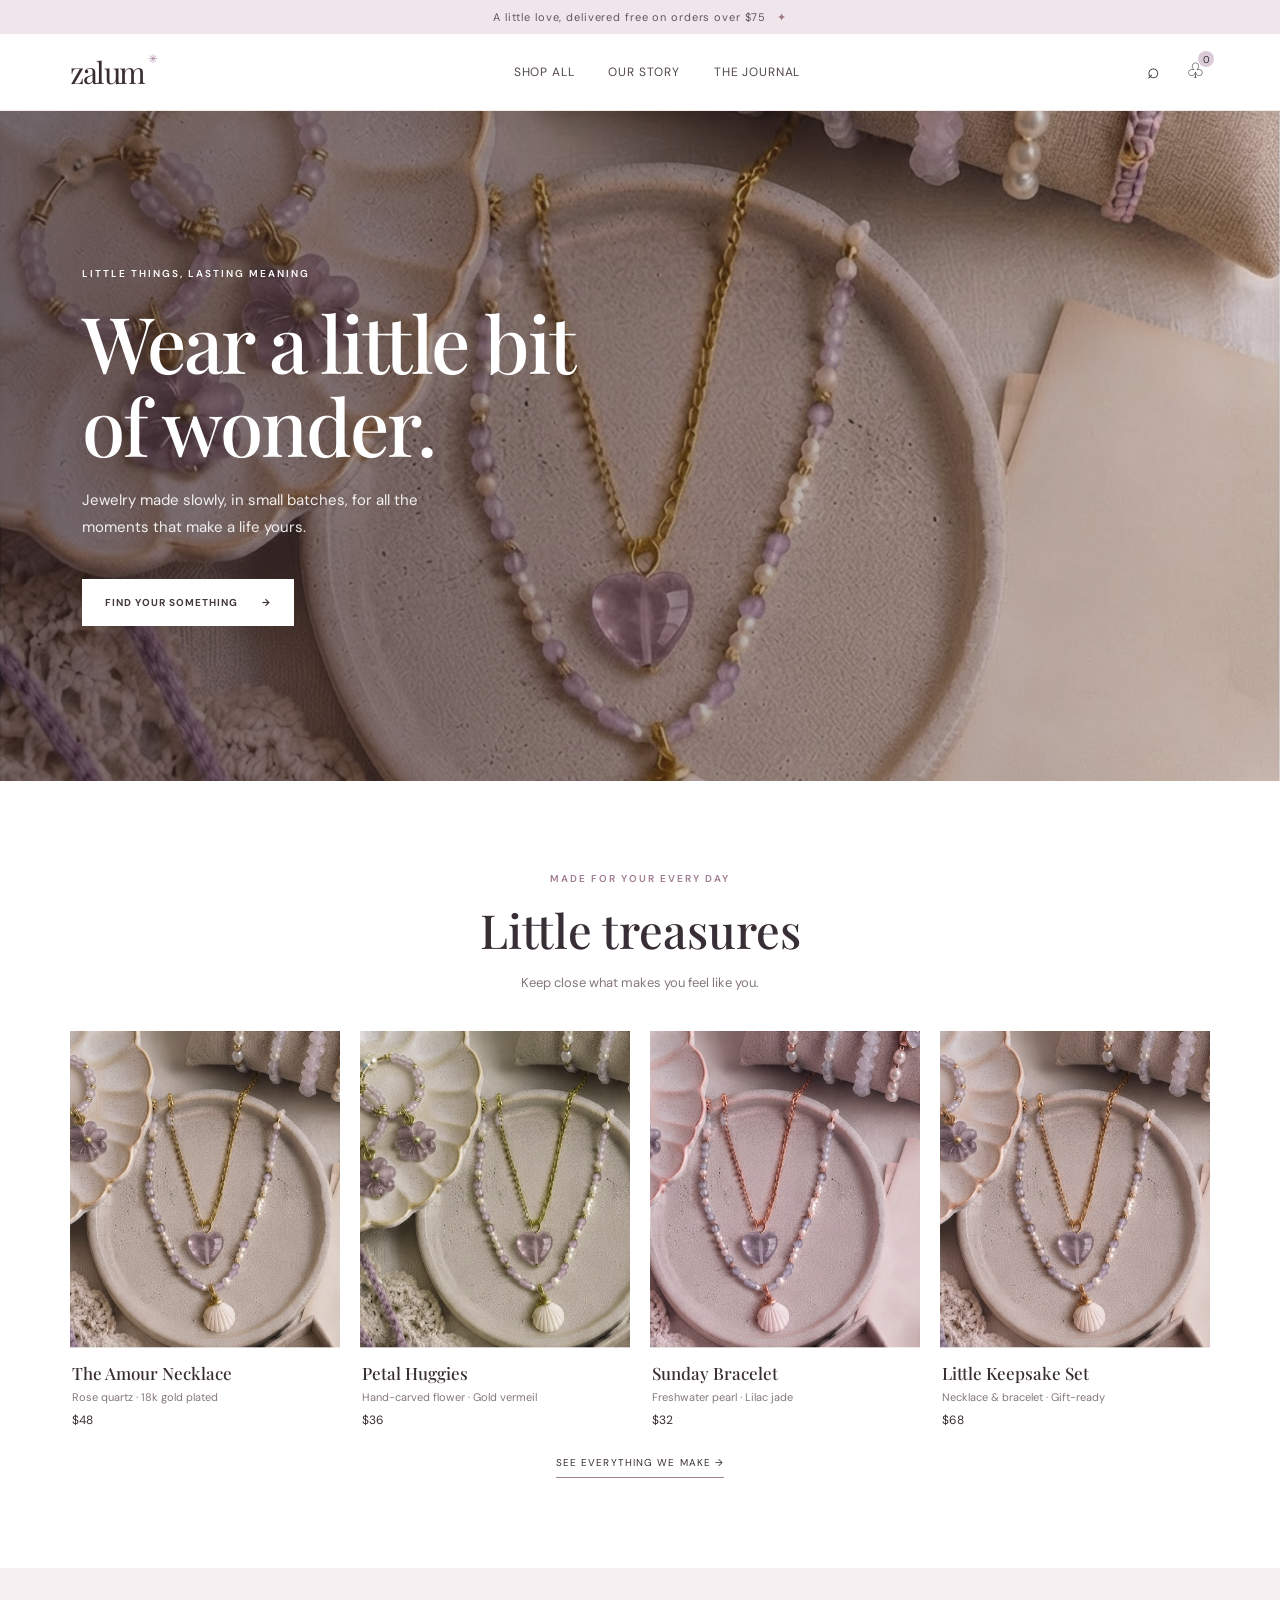
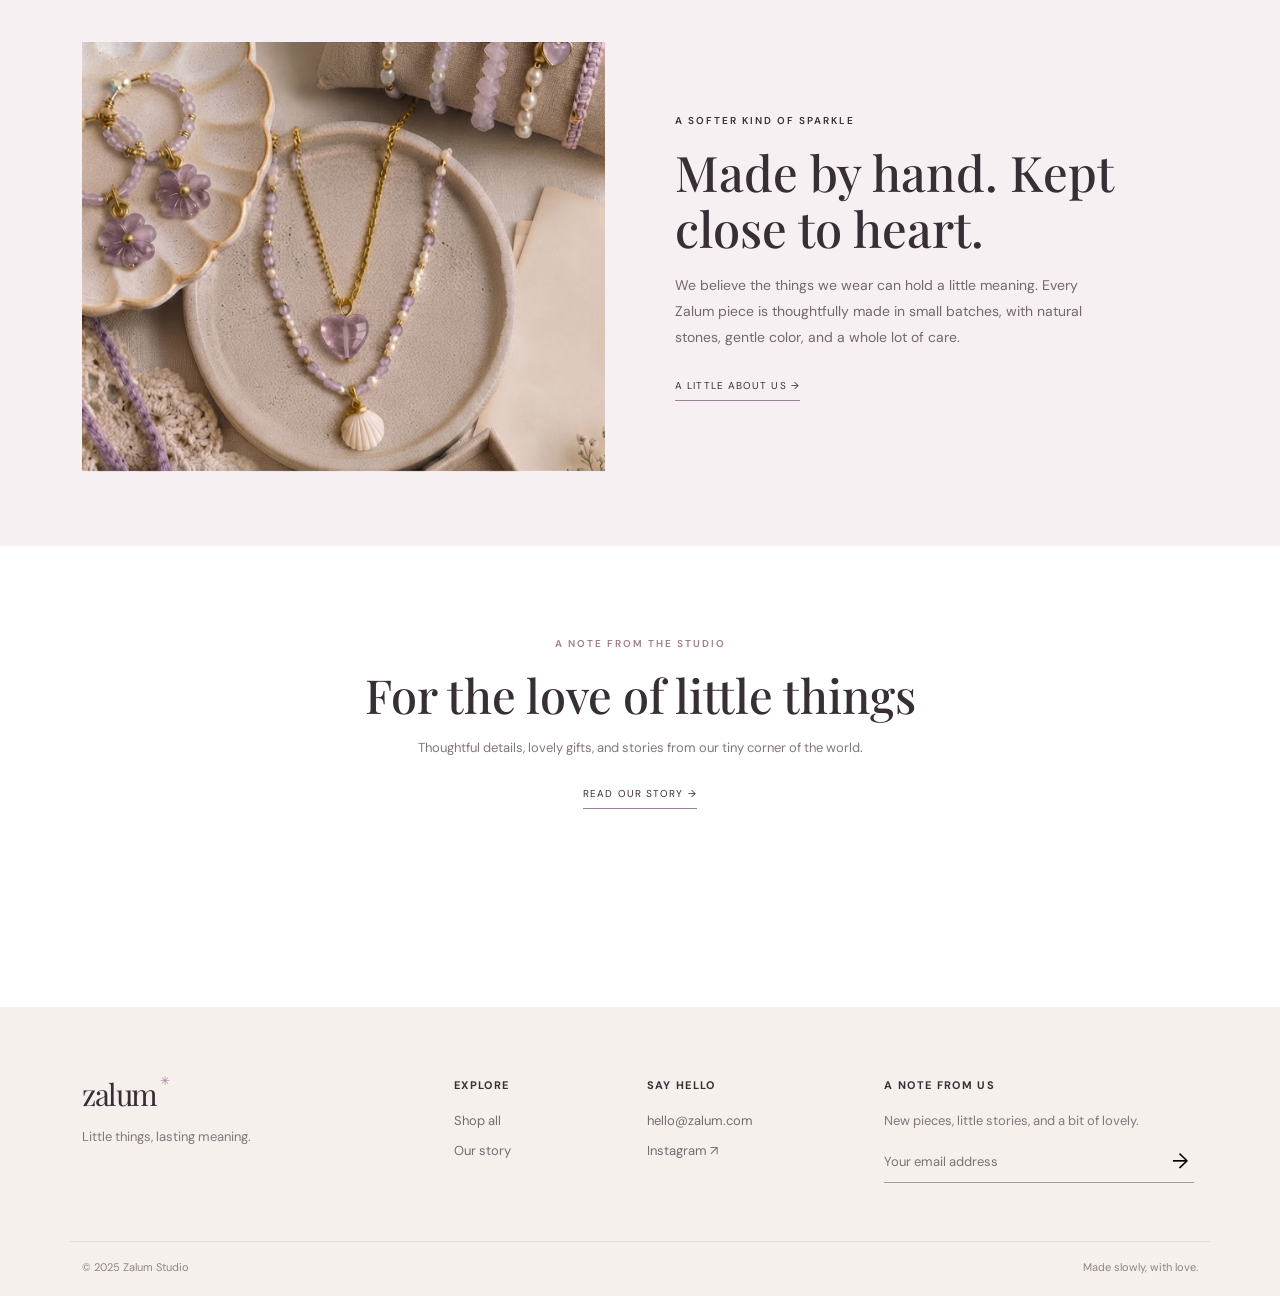
==== index.html @ 029f739a "first commit" ====
<!doctype html>
<html lang="en">
<head>
  <meta charset="utf-8"><meta name="viewport" content="width=device-width, initial-scale=1">
  <meta name="description" content="Zalum — handcrafted keepsakes, made to be worn every day.">
  <title>Zalum — Little things, lasting meaning</title>
  <link rel="preconnect" href="https://fonts.googleapis.com"><link rel="preconnect" href="https://fonts.gstatic.com" crossorigin>
  <link href="https://fonts.googleapis.com/css2?family=DM+Sans:wght@400;500;600;700&family=Playfair+Display:wght@400;500;600&display=swap" rel="stylesheet">
  <link href="https://cdn.jsdelivr.net/npm/bootstrap@5.3.3/dist/css/bootstrap.min.css" rel="stylesheet">
  <link href="public/assets/global.css" rel="stylesheet"><link href="public/assets/main.css" rel="stylesheet">
</head>
<body>
  <div class="announcement">A little love, delivered free on orders over $75 <span aria-hidden="true">✦</span></div>
  <header class="site-header">
    <nav class="navbar navbar-expand-lg container" aria-label="Main navigation">
      <button class="navbar-toggler order-2" type="button" data-bs-toggle="collapse" data-bs-target="#navMenu" aria-controls="navMenu" aria-expanded="false" aria-label="Toggle navigation"><span class="navbar-toggler-icon"></span></button>
      <a class="navbar-brand" href="#home" data-page="home" aria-label="Zalum home">zalum<span>✳</span></a>
      <div class="collapse navbar-collapse order-3 order-lg-1" id="navMenu"><ul class="navbar-nav mx-auto">
        <li class="nav-item"><a class="nav-link" href="#shop" data-page="shop">Shop all</a></li><li class="nav-item"><a class="nav-link" href="#story" data-page="story">Our story</a></li><li class="nav-item"><a class="nav-link" href="#journal" data-page="journal">The journal</a></li>
      </ul></div>
      <div class="nav-actions order-1 order-lg-3"><button class="icon-button search-toggle" aria-label="Search">⌕</button><button class="icon-button bag-toggle" aria-label="Shopping bag">♧ <span class="bag-count">0</span></button></div>
    </nav>
  </header>
  <main id="app"></main>
  <footer class="site-footer"><div class="container footer-grid"><div><a class="navbar-brand" href="#home" data-page="home">zalum<span>✳</span></a><p>Little things, lasting meaning.</p></div><div><strong>Explore</strong><a href="#shop" data-page="shop">Shop all</a><a href="#story" data-page="story">Our story</a></div><div><strong>Say hello</strong><a href="mailto:hello@zalum.com">hello@zalum.com</a><a href="#journal" data-page="journal">Instagram ↗</a></div><div class="newsletter"><strong>A note from us</strong><p>New pieces, little stories, and a bit of lovely.</p><form class="subscribe-form"><label class="visually-hidden" for="email">Email address</label><input id="email" type="email" placeholder="Your email address" required><button aria-label="Subscribe">→</button></form><small class="subscribe-message" aria-live="polite"></small></div></div><div class="container footer-bottom"><span>© 2025 Zalum Studio</span><span>Made slowly, with love.</span></div></footer>
  <div class="toast-container position-fixed bottom-0 end-0 p-3"><div id="siteToast" class="toast" role="status"><div class="toast-body">Added to your bag <button type="button" class="btn-close float-end" data-bs-dismiss="toast" aria-label="Close"></button></div></div></div>
  <script src="https://cdn.jsdelivr.net/npm/bootstrap@5.3.3/dist/js/bootstrap.bundle.min.js"></script><script src="public/assets/main.js"></script>
</body></html>
---- public/assets/global.css ----
:root{--ink:#382e35;--muted:#83777d;--cream:#f8f4ef;--pink:#e9dce5;--lilac:#b69bb3;--gold:#a77939;--serif:'Playfair Display',Georgia,serif;--sans:'DM Sans',Arial,sans-serif}*{box-sizing:border-box}body{margin:0;color:var(--ink);background:#fff;font-family:var(--sans);font-size:15px}a{color:inherit;text-decoration:none}button,input{font:inherit}img{max-width:100%;display:block}.announcement{height:34px;background:#efe6eb;text-align:center;font-size:11px;letter-spacing:.08em;padding:9px 12px;color:#64545f}.announcement span{color:#a07782;margin-left:7px}.site-header{background:#fff;position:sticky;top:0;z-index:20;border-bottom:1px solid #f0ece9}.site-header .navbar{min-height:76px}.navbar-brand{font-family:var(--serif);font-size:30px;letter-spacing:-1.5px;color:#392d35!important}.navbar-brand span{font-family:var(--sans);font-size:12px;color:#ad86a5;vertical-align:top;margin-left:3px}.nav-link{font-size:12px;letter-spacing:.07em;text-transform:uppercase;color:#51464c!important;padding:12px 17px!important}.nav-link:hover{color:#a47b99!important}.nav-actions{display:flex;align-items:center;gap:16px}.icon-button{border:0;background:none;color:var(--ink);font-size:21px;position:relative;padding:5px}.bag-count{font-size:10px;position:absolute;top:0;right:-4px;background:#dbcbd8;width:16px;height:16px;border-radius:50%;display:grid;place-items:center}.site-footer{background:#f5f0ec;padding:65px 0 20px;margin-top:70px}.footer-grid{display:grid;grid-template-columns:1.5fr .7fr .9fr 1.4fr;gap:36px}.footer-grid>div{display:flex;flex-direction:column;align-items:flex-start;gap:10px}.footer-grid strong{font-size:11px;letter-spacing:.12em;text-transform:uppercase;margin:5px 0 8px}.footer-grid a:not(.navbar-brand){color:#766b70;font-size:13px}.footer-grid p{color:#83777d;font-size:13px;margin:0}.footer-grid .navbar-brand{margin-bottom:0}.newsletter form{display:flex;border-bottom:1px solid #a69a9e;width:100%;max-width:310px}.newsletter input{background:none;border:0;padding:11px 0;outline:0;min-width:0;flex:1;font-size:13px}.newsletter form button{border:0;background:none;font-size:21px}.subscribe-message{color:#687c67}.footer-bottom{border-top:1px solid #e5ddda;margin-top:48px;padding-top:17px;display:flex;justify-content:space-between;color:#8e8387;font-size:11px}.toast{background:#493a45;color:#fff;border:0}.btn-close{filter:invert(1)}
---- public/assets/main.css ----
.hero{min-height:670px;background:linear-gradient(90deg,rgba(42,29,36,.64),rgba(42,29,36,.12)),url('../images/Pasted image.png') center 48%/cover;display:flex;align-items:center;color:#fff}.hero-copy{max-width:530px;padding:92px 0}.eyebrow{font-size:10px;letter-spacing:.2em;text-transform:uppercase;font-weight:600}.hero h1,.page-intro h1{font:500 clamp(48px,6.1vw,82px)/1.06 var(--serif);letter-spacing:-2px;margin:20px 0}.hero p{max-width:390px;line-height:1.8;color:rgba(255,255,255,.9);font-size:15px}.button-primary,.button-light{display:inline-flex;align-items:center;gap:24px;padding:15px 22px;background:#fff;color:#453740;text-transform:uppercase;letter-spacing:.1em;font-size:10px;font-weight:700;margin-top:22px;border:1px solid #fff;transition:.2s}.button-primary:hover{background:#eadde7;color:#3d3039;border-color:#eadde7}.section-wrap{padding:90px 0}.section-heading{text-align:center;margin-bottom:38px}.section-heading .eyebrow{color:#a17d91}.section-heading h2{font:500 clamp(32px,4vw,47px) var(--serif);margin:12px 0}.section-heading p{color:var(--muted);font-size:13px}.product-grid{display:grid;grid-template-columns:repeat(4,1fr);gap:20px}.product-card{position:relative}.product-image{aspect-ratio:4/4.7;background:var(--cream);overflow:hidden;position:relative}.product-image img{width:100%;height:100%;object-fit:cover;transition:transform .5s}.product-card:hover img{transform:scale(1.04)}.product-image .product-photo{filter:hue-rotate(var(--hue,0deg)) saturate(.72);object-position:var(--pos,center)}.product-tag{position:absolute;top:12px;left:12px;background:#fff;padding:7px 9px;font-size:9px;letter-spacing:.08em;text-transform:uppercase}.quick-add{position:absolute;bottom:10px;left:10px;right:10px;background:rgba(255,255,255,.95);border:0;padding:12px;text-transform:uppercase;letter-spacing:.09em;font-size:10px;opacity:0;transform:translateY(5px);transition:.2s}.product-card:hover .quick-add,.quick-add:focus{opacity:1;transform:none}.product-info{padding:14px 2px}.product-name{font:500 17px var(--serif);margin:0 0 5px}.product-note{font-size:11px;color:var(--muted)}.product-price{font-size:12px;margin-top:6px}.home-story{background:#f6f0f3;padding:74px 0}.story-row{display:grid;grid-template-columns:1fr 1fr;align-items:center;gap:70px}.story-image{height:430px;background:url('../images/Pasted image.png') center/cover}.story-copy{max-width:440px}.story-copy h2{font:500 clamp(34px,4vw,49px)/1.15 var(--serif);margin:16px 0}.story-copy p{color:#74676d;line-height:1.85;font-size:14px}.text-link{display:inline-block;border-bottom:1px solid #9d8295;padding:0 0 7px;margin-top:12px;text-transform:uppercase;letter-spacing:.11em;font-size:10px}.page-intro{text-align:center;background:#f5eff2;padding:78px 20px 70px}.page-intro h1{font-size:clamp(43px,6vw,70px);margin:12px 0}.page-intro p{max-width:540px;margin:0 auto;color:#786c72;line-height:1.8}.shop-tools{display:flex;justify-content:space-between;align-items:center;margin:0 0 24px;color:#81767b;font-size:12px}.shop-tools select{border:1px solid #e7dfdc;background:#fff;padding:10px 30px 10px 12px;color:#50434b}.story-page{padding:70px 0}.story-page .story-image{height:540px}.story-page h2,.journal-copy h2{font:500 39px/1.2 var(--serif);margin:14px 0}.journal-card{background:#f8f3ef}.journal-card img{height:320px;width:100%;object-fit:cover}.journal-card div{padding:24px}.journal-card h3{font:500 25px var(--serif);margin:10px 0}.journal-card p{color:var(--muted);font-size:13px;line-height:1.7}.search-panel{display:none;padding:15px 0;border-top:1px solid #f1ece9}.search-panel.open{display:block}.search-panel input{width:100%;border:0;padding:11px;outline:0}.empty-state{text-align:center;padding:60px 15px;color:var(--muted)}
@media(max-width:991.98px){.site-header .navbar{min-height:66px}.navbar-collapse{position:absolute;top:100%;left:0;right:0;background:#fff;padding:10px 20px 20px;border-bottom:1px solid #eee}.navbar-nav{align-items:flex-start}.nav-link{padding:12px 0!important}.hero{min-height:620px;background-position:58% center}.hero-copy{padding:75px 0}.product-grid{grid-template-columns:repeat(2,1fr);gap:14px}.quick-add{opacity:1;transform:none}.story-row{gap:35px}.footer-grid{grid-template-columns:1fr 1fr}.footer-grid>div:first-child{grid-column:1/-1}}
@media(max-width:575.98px){.announcement{font-size:9px}.navbar-brand{font-size:27px}.nav-actions{gap:8px}.hero{min-height:590px;background-position:58% center}.hero:before{content:'';position:absolute;inset:110px 0 auto;height:590px;background:linear-gradient(90deg,rgba(42,29,36,.18),transparent);pointer-events:none}.hero-copy{position:relative;padding:55px 8px}.hero h1{font-size:53px;max-width:360px}.hero p{font-size:14px;max-width:320px}.section-wrap{padding:64px 0}.product-grid{gap:10px}.product-name{font-size:15px}.product-image{aspect-ratio:1/1.25}.product-tag{top:8px;left:8px;font-size:8px}.quick-add{font-size:9px;padding:9px}.story-row{grid-template-columns:1fr;gap:30px}.story-image{height:300px;order:0}.story-copy{order:1}.home-story{padding:58px 0}.page-intro{padding:58px 16px}.shop-tools{font-size:10px}.shop-tools select{padding:8px}.story-page{padding:46px 0}.story-page .story-image{height:360px}.journal-card img{height:250px}.footer-grid{grid-template-columns:1fr 1fr;gap:28px 18px}.footer-grid>div:first-child{grid-column:1/-1}.footer-grid .newsletter{grid-column:1/-1}.site-footer{padding-top:50px}.footer-bottom{margin-top:35px;font-size:10px}.footer-bottom span:last-child{display:none}}
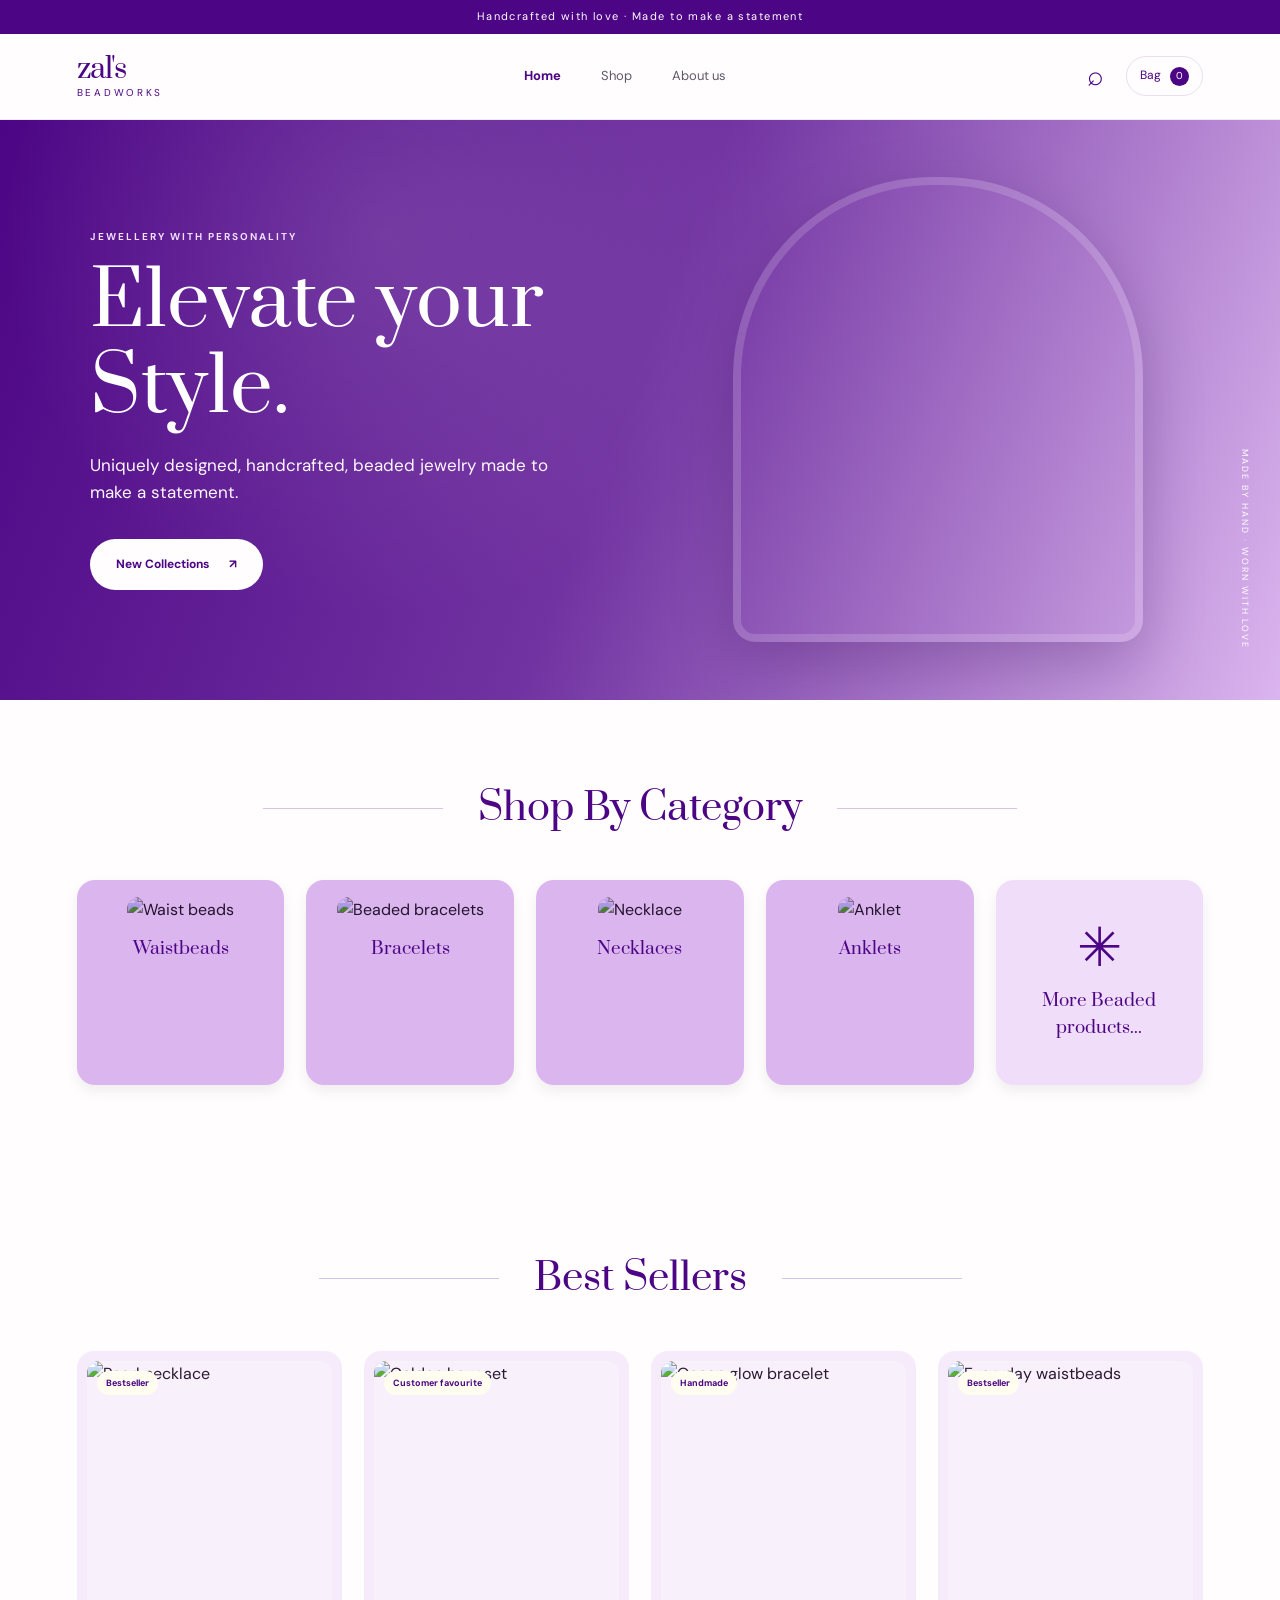
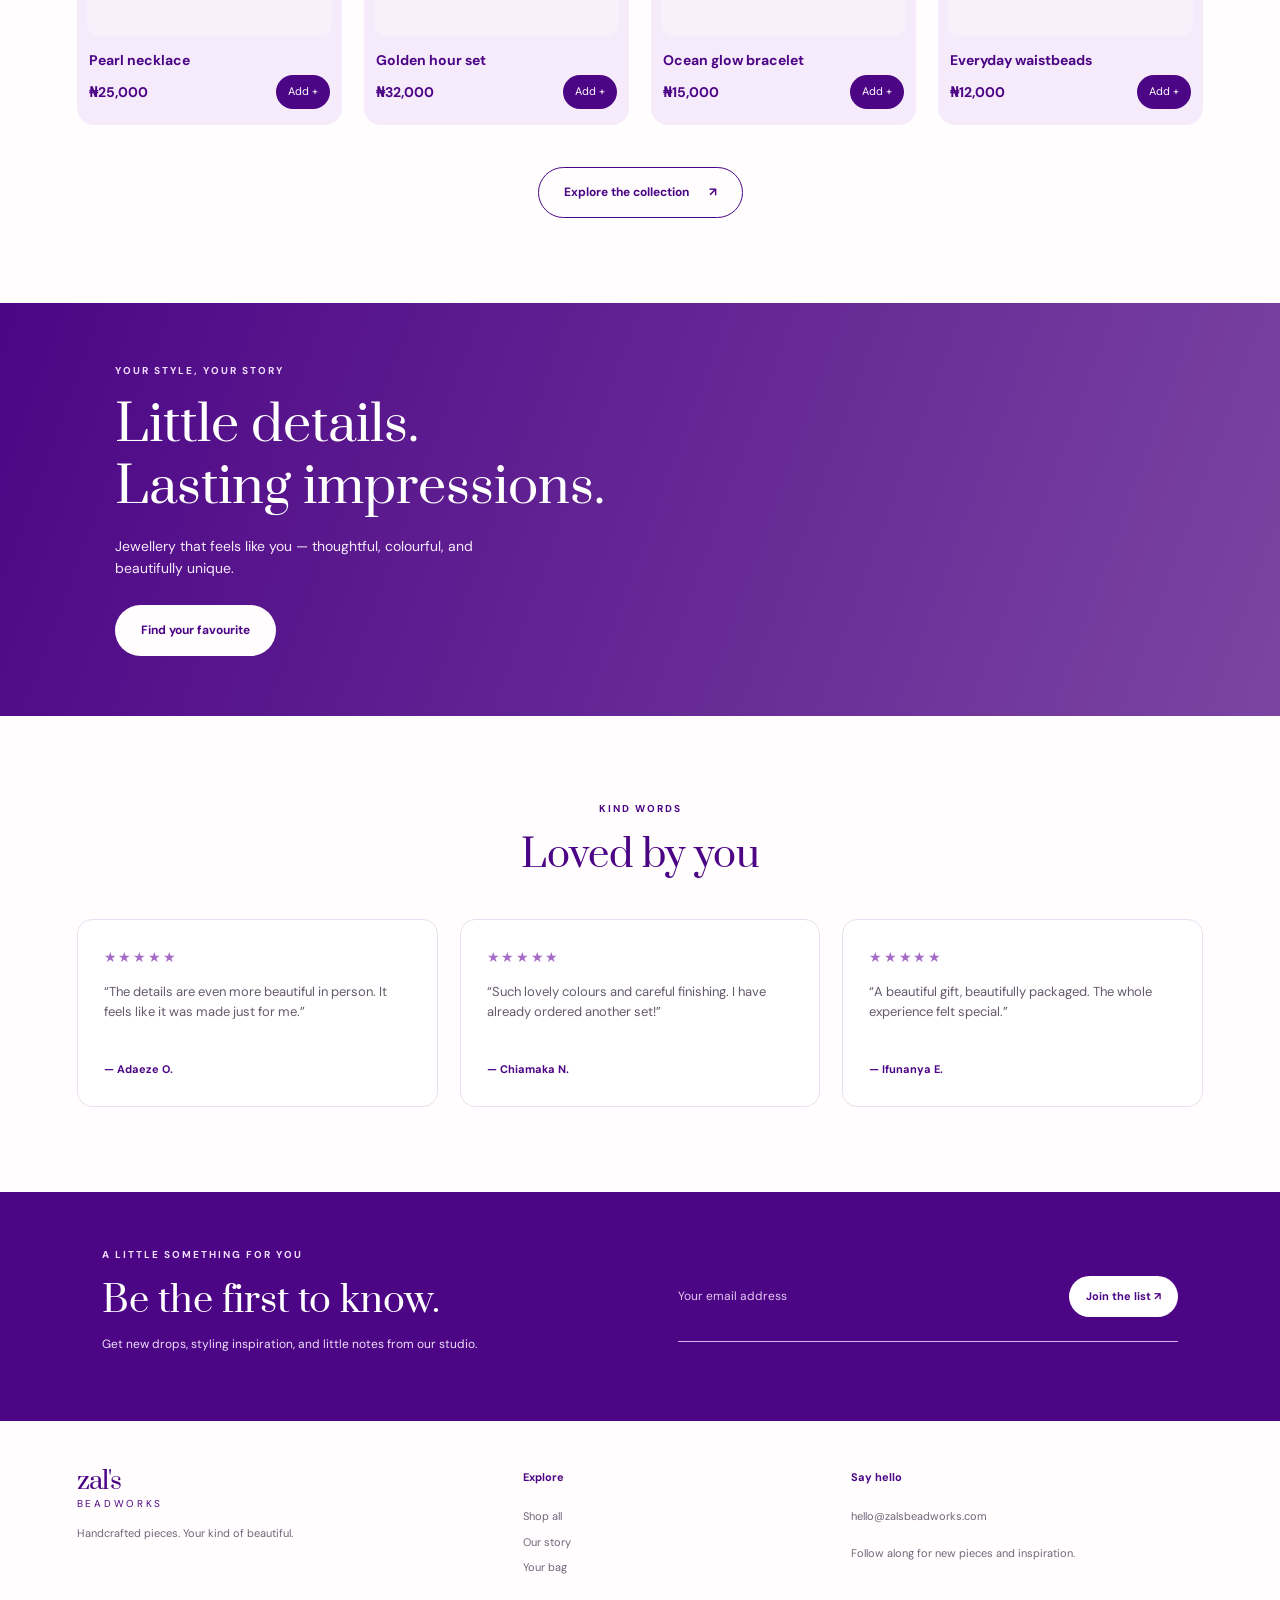
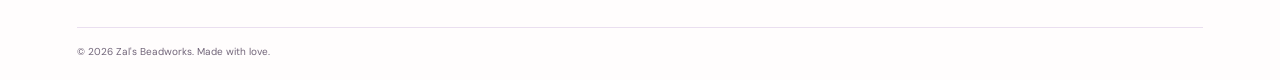
==== commit 21db8e92: "products and shops page added" ====
--- a/index.html
+++ b/index.html
@@ -1,28 +1,128 @@
-<!doctype html>
+<!DOCTYPE html>
 <html lang="en">
+
 <head>
-  <meta charset="utf-8"><meta name="viewport" content="width=device-width, initial-scale=1">
-  <meta name="description" content="Zalum — handcrafted keepsakes, made to be worn every day.">
-  <title>Zalum — Little things, lasting meaning</title>
-  <link rel="preconnect" href="https://fonts.googleapis.com"><link rel="preconnect" href="https://fonts.gstatic.com" crossorigin>
-  <link href="https://fonts.googleapis.com/css2?family=DM+Sans:wght@400;500;600;700&family=Playfair+Display:wght@400;500;600&display=swap" rel="stylesheet">
-  <link href="https://cdn.jsdelivr.net/npm/bootstrap@5.3.3/dist/css/bootstrap.min.css" rel="stylesheet">
-  <link href="public/assets/global.css" rel="stylesheet"><link href="public/assets/main.css" rel="stylesheet">
+  <meta charset="UTF-8">
+  <meta name="viewport" content="width=device-width, initial-scale=1.0">
+  <meta name="description" content="Handcrafted beaded jewellery by Zal's Beadworks.">
+  <title>Zal's Beadworks | Elevate your Style</title>
+  <link rel="preconnect" href="https://fonts.googleapis.com">
+  <link href="https://fonts.googleapis.com/css2?family=DM+Sans:wght@400;500;600;700&family=Prata&display=swap"
+    rel="stylesheet">
+  <link rel="stylesheet" href="./public/assets/global.css">
 </head>
+
 <body>
-  <div class="announcement">A little love, delivered free on orders over $75 <span aria-hidden="true">✦</span></div>
-  <header class="site-header">
-    <nav class="navbar navbar-expand-lg container" aria-label="Main navigation">
-      <button class="navbar-toggler order-2" type="button" data-bs-toggle="collapse" data-bs-target="#navMenu" aria-controls="navMenu" aria-expanded="false" aria-label="Toggle navigation"><span class="navbar-toggler-icon"></span></button>
-      <a class="navbar-brand" href="#home" data-page="home" aria-label="Zalum home">zalum<span>✳</span></a>
-      <div class="collapse navbar-collapse order-3 order-lg-1" id="navMenu"><ul class="navbar-nav mx-auto">
-        <li class="nav-item"><a class="nav-link" href="#shop" data-page="shop">Shop all</a></li><li class="nav-item"><a class="nav-link" href="#story" data-page="story">Our story</a></li><li class="nav-item"><a class="nav-link" href="#journal" data-page="journal">The journal</a></li>
-      </ul></div>
-      <div class="nav-actions order-1 order-lg-3"><button class="icon-button search-toggle" aria-label="Search">⌕</button><button class="icon-button bag-toggle" aria-label="Shopping bag">♧ <span class="bag-count">0</span></button></div>
-    </nav>
+  <div class="announcement">Handcrafted with love · Made to make a statement</div>
+  <header class="site-header"><a class="brand" href="index.html">zal's <span>beadworks</span></a><button
+      class="menu-toggle" aria-label="Open navigation">☰</button>
+    <nav class="nav"><a class="active" href="index.html">Home</a><a href="shop.html">Shop</a><a href="about.html">About
+        us</a></nav>
+    <div class="header-actions"><a class="icon-link" href="shop.html" aria-label="Search">⌕</a><a class="cart-link"
+        href="cart.html">Bag <span class="cart-count">0</span></a></div>
   </header>
-  <main id="app"></main>
-  <footer class="site-footer"><div class="container footer-grid"><div><a class="navbar-brand" href="#home" data-page="home">zalum<span>✳</span></a><p>Little things, lasting meaning.</p></div><div><strong>Explore</strong><a href="#shop" data-page="shop">Shop all</a><a href="#story" data-page="story">Our story</a></div><div><strong>Say hello</strong><a href="mailto:hello@zalum.com">hello@zalum.com</a><a href="#journal" data-page="journal">Instagram ↗</a></div><div class="newsletter"><strong>A note from us</strong><p>New pieces, little stories, and a bit of lovely.</p><form class="subscribe-form"><label class="visually-hidden" for="email">Email address</label><input id="email" type="email" placeholder="Your email address" required><button aria-label="Subscribe">→</button></form><small class="subscribe-message" aria-live="polite"></small></div></div><div class="container footer-bottom"><span>© 2025 Zalum Studio</span><span>Made slowly, with love.</span></div></footer>
-  <div class="toast-container position-fixed bottom-0 end-0 p-3"><div id="siteToast" class="toast" role="status"><div class="toast-body">Added to your bag <button type="button" class="btn-close float-end" data-bs-dismiss="toast" aria-label="Close"></button></div></div></div>
-  <script src="https://cdn.jsdelivr.net/npm/bootstrap@5.3.3/dist/js/bootstrap.bundle.min.js"></script><script src="public/assets/main.js"></script>
-</body></html>
+  <main>
+    <section class="hero">
+      <div class="hero-copy">
+        <p class="eyebrow light">JEWELLERY WITH PERSONALITY</p>
+        <h1>Elevate your<br>Style.</h1>
+        <p>Uniquely designed, handcrafted, beaded jewelry made to make a statement.</p><a class="button button-light"
+          href="shop.html">New Collections <span>↗</span></a>
+      </div>
+      <div class="hero-image" role="img" aria-label="Elegant handmade beaded jewellery"></div><span
+        class="hero-orbit">MADE BY HAND · WORN WITH LOVE</span>
+    </section>
+    <section class="section categories-section">
+      <div class="section-heading"><span></span>
+        <h2>Shop By Category</h2><span></span>
+      </div>
+      <div class="category-grid">
+        <a class="category-card" href="shop.html?category=Waistbeads"><img
+            src="https://images.unsplash.com/photo-1611652022419-a9419f74343d?auto=format&fit=crop&w=500&q=85"
+            alt="Waist beads">
+          <h3>Waistbeads</h3>
+        </a><a class="category-card" href="shop.html?category=Bracelets"><img
+            src="https://images.unsplash.com/photo-1573408301185-9146fe634ad0?auto=format&fit=crop&w=500&q=85"
+            alt="Beaded bracelets">
+          <h3>Bracelets</h3>
+        </a><a class="category-card" href="shop.html?category=Necklaces"><img
+            src="https://images.unsplash.com/photo-1599643478518-a784e5dc4c8f?auto=format&fit=crop&w=500&q=85"
+            alt="Necklace">
+          <h3>Necklaces</h3>
+        </a><a class="category-card" href="shop.html?category=Anklets"><img
+            src="https://images.unsplash.com/photo-1617038220319-276d3cfab638?auto=format&fit=crop&w=500&q=85"
+            alt="Anklet">
+          <h3>Anklets</h3>
+        </a><a class="category-card category-more" href="shop.html"><span class="more-symbol">✳</span>
+          <h3>More Beaded<br>products...</h3>
+        </a>
+      </div>
+    </section>
+    <section class="section sellers-section">
+      <div class="section-heading"><span></span>
+        <h2>Best Sellers</h2><span></span>
+      </div>
+      <div class="product-grid" id="home-products"></div>
+      <div class="center"><a class="button button-outline" href="shop.html">Explore the collection <span>↗</span></a>
+      </div>
+    </section>
+    <section class="quote-banner">
+      <div>
+        <p class="eyebrow light">YOUR STYLE, YOUR STORY</p>
+        <h2>Little details.<br>Lasting impressions.</h2>
+        <p>Jewellery that feels like you — thoughtful, colourful, and beautifully unique.</p><a
+          class="button button-light" href="shop.html">Find your favourite</a>
+      </div>
+      <div class="quote-photo"></div>
+    </section>
+    <section class="section testimonials">
+      <p class="eyebrow center-text">KIND WORDS</p>
+      <h2 class="center-text">Loved by you</h2>
+      <div class="review-grid">
+        <article class="review">
+          <div class="stars">★★★★★</div>
+          <p>“The details are even more beautiful in person. It feels like it was made just for me.”</p><strong>— Adaeze
+            O.</strong>
+        </article>
+        <article class="review">
+          <div class="stars">★★★★★</div>
+          <p>“Such lovely colours and careful finishing. I have already ordered another set!”</p><strong>— Chiamaka
+            N.</strong>
+        </article>
+        <article class="review">
+          <div class="stars">★★★★★</div>
+          <p>“A beautiful gift, beautifully packaged. The whole experience felt special.”</p><strong>— Ifunanya
+            E.</strong>
+        </article>
+      </div>
+    </section>
+    <section class="newsletter">
+      <div>
+        <p class="eyebrow light">A LITTLE SOMETHING FOR YOU</p>
+        <h2>Be the first to know.</h2>
+        <p>Get new drops, styling inspiration, and little notes from our studio.</p>
+      </div>
+      <form id="newsletter-form"><label class="sr-only" for="newsletter-email">Email address</label><input
+          id="newsletter-email" type="email" placeholder="Your email address" required><button type="submit">Join the
+          list ↗</button>
+        <p class="form-message" aria-live="polite"></p>
+      </form>
+    </section>
+  </main>
+  <footer class="footer">
+    <div><a class="brand footer-brand" href="index.html">zal's <span>beadworks</span></a>
+      <p>Handcrafted pieces. Your kind of beautiful.</p>
+    </div>
+    <div>
+      <h4>Explore</h4><a href="shop.html">Shop all</a><a href="about.html">Our story</a><a href="cart.html">Your bag</a>
+    </div>
+    <div>
+      <h4>Say hello</h4><a href="mailto:hello@zalsbeadworks.com">hello@zalsbeadworks.com</a>
+      <p>Follow along for new pieces and inspiration.</p>
+    </div>
+    <div class="copyright">© <span id="year"></span> Zal's Beadworks. Made with love.</div>
+  </footer>
+  <script src="./public/assets/main.js"></script>
+</body>
+
+</html>
--- a/public/assets/global.css
+++ b/public/assets/global.css
@@ -1 +1,1401 @@
-:root{--ink:#382e35;--muted:#83777d;--cream:#f8f4ef;--pink:#e9dce5;--lilac:#b69bb3;--gold:#a77939;--serif:'Playfair Display',Georgia,serif;--sans:'DM Sans',Arial,sans-serif}*{box-sizing:border-box}body{margin:0;color:var(--ink);background:#fff;font-family:var(--sans);font-size:15px}a{color:inherit;text-decoration:none}button,input{font:inherit}img{max-width:100%;display:block}.announcement{height:34px;background:#efe6eb;text-align:center;font-size:11px;letter-spacing:.08em;padding:9px 12px;color:#64545f}.announcement span{color:#a07782;margin-left:7px}.site-header{background:#fff;position:sticky;top:0;z-index:20;border-bottom:1px solid #f0ece9}.site-header .navbar{min-height:76px}.navbar-brand{font-family:var(--serif);font-size:30px;letter-spacing:-1.5px;color:#392d35!important}.navbar-brand span{font-family:var(--sans);font-size:12px;color:#ad86a5;vertical-align:top;margin-left:3px}.nav-link{font-size:12px;letter-spacing:.07em;text-transform:uppercase;color:#51464c!important;padding:12px 17px!important}.nav-link:hover{color:#a47b99!important}.nav-actions{display:flex;align-items:center;gap:16px}.icon-button{border:0;background:none;color:var(--ink);font-size:21px;position:relative;padding:5px}.bag-count{font-size:10px;position:absolute;top:0;right:-4px;background:#dbcbd8;width:16px;height:16px;border-radius:50%;display:grid;place-items:center}.site-footer{background:#f5f0ec;padding:65px 0 20px;margin-top:70px}.footer-grid{display:grid;grid-template-columns:1.5fr .7fr .9fr 1.4fr;gap:36px}.footer-grid>div{display:flex;flex-direction:column;align-items:flex-start;gap:10px}.footer-grid strong{font-size:11px;letter-spacing:.12em;text-transform:uppercase;margin:5px 0 8px}.footer-grid a:not(.navbar-brand){color:#766b70;font-size:13px}.footer-grid p{color:#83777d;font-size:13px;margin:0}.footer-grid .navbar-brand{margin-bottom:0}.newsletter form{display:flex;border-bottom:1px solid #a69a9e;width:100%;max-width:310px}.newsletter input{background:none;border:0;padding:11px 0;outline:0;min-width:0;flex:1;font-size:13px}.newsletter form button{border:0;background:none;font-size:21px}.subscribe-message{color:#687c67}.footer-bottom{border-top:1px solid #e5ddda;margin-top:48px;padding-top:17px;display:flex;justify-content:space-between;color:#8e8387;font-size:11px}.toast{background:#493a45;color:#fff;border:0}.btn-close{filter:invert(1)}
+:root {
+  --purple: #4c0585;
+  --lavender: #dbb5ee;
+  --cream: #fffdfd;
+  --ink: #291a31;
+  --muted: #746879;
+  --line: #eadff0;
+  --soft: #f8f0fb;
+  --font-body: 'DM Sans', sans-serif;
+  --font-display: 'Prata', serif
+}
+
+* {
+  box-sizing: border-box
+}
+
+html {
+  scroll-behavior: smooth
+}
+
+body {
+  margin: 0;
+  background: var(--cream);
+  color: var(--ink);
+  font-family: var(--font-body);
+  line-height: 1.6
+}
+
+a {
+  color: inherit;
+  text-decoration: none
+}
+
+button,
+input,
+select {
+  font: inherit
+}
+
+button,
+a,
+select {
+  -webkit-tap-highlight-color: transparent
+}
+
+.announcement {
+  background: var(--purple);
+  color: #fff;
+  text-align: center;
+  font-size: 11px;
+  letter-spacing: .13em;
+  padding: 8px 16px
+}
+
+.site-header {
+  height: 86px;
+  display: flex;
+  align-items: center;
+  justify-content: space-between;
+  padding: 0 6%;
+  background: var(--cream);
+  gap: 25px;
+  position: sticky;
+  top: 0;
+  z-index: 10;
+  border-bottom: 1px solid rgba(76, 5, 133, .08)
+}
+
+.brand {
+  font-family: var(--font-display);
+  font-size: 28px;
+  line-height: 1;
+  color: var(--purple);
+  display: flex;
+  flex-direction: column;
+  letter-spacing: -.04em
+}
+
+.brand span {
+  font-family: var(--font-body);
+  font-size: 10px;
+  letter-spacing: .27em;
+  text-transform: uppercase;
+  margin-top: 5px
+}
+
+.nav {
+  display: flex;
+  gap: 40px;
+  align-items: center
+}
+
+.nav a {
+  font-size: 13px;
+  color: #62576a;
+  transition: color .2s
+}
+
+.nav a:hover,
+.nav a.active {
+  color: var(--purple);
+  font-weight: 700
+}
+
+.header-actions {
+  display: flex;
+  align-items: center;
+  gap: 22px
+}
+
+.icon-link {
+  font-size: 28px;
+  color: var(--purple)
+}
+
+.cart-link {
+  font-size: 12px;
+  color: var(--purple);
+  border: 1px solid var(--line);
+  padding: 9px 13px;
+  border-radius: 25px
+}
+
+.cart-count {
+  display: inline-grid;
+  place-items: center;
+  background: var(--purple);
+  color: #fff;
+  border-radius: 50%;
+  width: 19px;
+  height: 19px;
+  margin-left: 6px;
+  font-size: 10px
+}
+
+.menu-toggle {
+  display: none;
+  border: 0;
+  background: none;
+  color: var(--purple);
+  font-size: 24px
+}
+
+.hero {
+  min-height: 580px;
+  background: linear-gradient(110deg, #4c0585 0%, #7133a1 49%, #dbb5ee 100%);
+  display: grid;
+  grid-template-columns: 1fr .85fr;
+  position: relative;
+  overflow: hidden;
+  padding: 55px 7%;
+  align-items: center
+}
+
+.hero:before {
+  content: "";
+  position: absolute;
+  inset: 0;
+  background: radial-gradient(circle at 30% 20%, rgba(255, 255, 255, .12), transparent 38%);
+  pointer-events: none
+}
+
+.hero-copy {
+  position: relative;
+  z-index: 1;
+  max-width: 590px;
+  color: #fff
+}
+
+.eyebrow {
+  font-size: 10px;
+  letter-spacing: .2em;
+  font-weight: 700;
+  color: var(--purple);
+  margin: 0 0 15px
+}
+
+.eyebrow.light {
+  color: #f2dfff
+}
+
+.hero h1,
+.page-intro h1,
+.about-intro h1 {
+  font-family: var(--font-display);
+  font-weight: 400;
+  line-height: 1.13;
+  font-size: clamp(48px, 6vw, 76px);
+  margin: 0 0 20px
+}
+
+.hero-copy>p:not(.eyebrow) {
+  font-size: 17px;
+  max-width: 470px;
+  margin: 0 0 32px;
+  color: #fff8ff
+}
+
+.button {
+  display: inline-flex;
+  align-items: center;
+  justify-content: center;
+  gap: 20px;
+  padding: 15px 25px;
+  border-radius: 30px;
+  border: 1px solid transparent;
+  font-size: 12px;
+  font-weight: 700;
+  cursor: pointer;
+  transition: transform .2s, background .2s
+}
+
+.button:hover {
+  transform: translateY(-2px)
+}
+
+.button-light {
+  background: var(--cream);
+  color: var(--purple)
+}
+
+.button-primary {
+  background: var(--purple);
+  color: white
+}
+
+.button-outline {
+  border-color: var(--purple);
+  color: var(--purple);
+  background: transparent
+}
+
+.hero-image {
+  height: 465px;
+  max-width: 410px;
+  width: 100%;
+  justify-self: center;
+  border-radius: 200px 200px 22px 22px;
+  background-image: url('https://images.unsplash.com/photo-1611652022419-a9419f74343d?auto=format&fit=crop&w=900&q=90');
+  background-size: cover;
+  background-position: center;
+  box-shadow: 0 20px 60px #27034740;
+  border: 8px solid #ffffff28
+}
+
+.hero-orbit {
+  position: absolute;
+  right: 2.2%;
+  bottom: 50px;
+  color: #fff;
+  font-size: 9px;
+  letter-spacing: .22em;
+  writing-mode: vertical-rl
+}
+
+.section {
+  padding: 85px 6%
+}
+
+.section-heading {
+  display: flex;
+  align-items: center;
+  justify-content: center;
+  gap: 35px;
+  margin-bottom: 48px
+}
+
+.section-heading span {
+  height: 1px;
+  background: #d9c3e5;
+  width: min(15vw, 180px)
+}
+
+h2 {
+  font-family: var(--font-display);
+  font-weight: 400;
+  color: var(--purple);
+  font-size: clamp(27px, 3vw, 38px);
+  line-height: 1.25;
+  margin: 0
+}
+
+.category-grid {
+  display: grid;
+  grid-template-columns: repeat(5, minmax(0, 1fr));
+  gap: 22px;
+  max-width: 1280px;
+  margin: auto
+}
+
+.category-card {
+  background: var(--lavender);
+  border-radius: 18px;
+  padding: 17px 15px 20px;
+  text-align: center;
+  box-shadow: 0 6px 14px #30153a12;
+  transition: transform .25s;
+  overflow: hidden
+}
+
+.category-card:hover {
+  transform: translateY(-5px)
+}
+
+.category-card img {
+  height: 145px;
+  width: 100%;
+  object-fit: cover;
+  border-radius: 12px;
+  mix-blend-mode: multiply
+}
+
+.category-card h3 {
+  font-family: var(--font-display);
+  font-weight: 400;
+  font-size: 17px;
+  color: var(--purple);
+  margin: 12px 0 0
+}
+
+.category-more {
+  display: flex;
+  flex-direction: column;
+  justify-content: center;
+  align-items: center;
+  min-height: 205px;
+  background: #f0ddfa
+}
+
+.more-symbol {
+  font-size: 54px;
+  color: var(--purple);
+  line-height: 1
+}
+
+.product-grid {
+  display: grid;
+  grid-template-columns: repeat(4, minmax(0, 1fr));
+  gap: 22px
+}
+
+.product-card {
+  min-width: 0;
+  background: rgba(219, 181, 238, .25);
+  padding: 10px 10px 16px;
+  border-radius: 17px;
+  position: relative;
+  transition: transform .2s
+}
+
+.product-card:hover {
+  transform: translateY(-4px)
+}
+
+.product-photo {
+  display: block;
+  width: 100%;
+  height: 275px;
+  border-radius: 12px;
+  object-fit: cover;
+  background: var(--soft)
+}
+
+.product-card h3 {
+  font-size: 14px;
+  color: var(--purple);
+  margin: 13px 2px 4px
+}
+
+.product-meta {
+  display: flex;
+  align-items: center;
+  justify-content: space-between;
+  gap: 8px;
+  margin: 0 2px
+}
+
+.price {
+  font-size: 14px;
+  font-weight: 700;
+  color: var(--purple)
+}
+
+.mini-add {
+  border: 0;
+  background: var(--purple);
+  color: #fff;
+  border-radius: 20px;
+  padding: 8px 12px;
+  font-size: 11px;
+  cursor: pointer
+}
+
+.product-tag {
+  position: absolute;
+  top: 20px;
+  left: 20px;
+  background: #fffdf0;
+  color: var(--purple);
+  border-radius: 20px;
+  padding: 5px 9px;
+  font-size: 9px;
+  font-weight: 700
+}
+
+.center {
+  text-align: center;
+  margin-top: 42px
+}
+
+.quote-banner {
+  background: linear-gradient(110deg, var(--purple), #7b45a2);
+  color: #fff;
+  display: grid;
+  grid-template-columns: 1fr 1fr;
+  min-height: 390px;
+  align-items: center;
+  padding: 60px 9%;
+  gap: 50px
+}
+
+.quote-banner h2,
+.newsletter h2,
+.about-callout h2 {
+  font-size: clamp(34px, 4vw, 50px);
+  color: #fff;
+  margin-bottom: 16px
+}
+
+.quote-banner p:not(.eyebrow) {
+  max-width: 420px;
+  color: #f5eafa;
+  font-size: 14px;
+  margin-bottom: 25px
+}
+
+.quote-photo {
+  height: 290px;
+  border-radius: 150px 150px 20px 20px;
+  background: url('https://images.unsplash.com/photo-1617038220319-276d3cfab638?auto=format&fit=crop&w=900&q=85') center/cover
+}
+
+.testimonials h2 {
+  margin-bottom: 40px
+}
+
+.center-text {
+  text-align: center
+}
+
+.review-grid {
+  display: grid;
+  grid-template-columns: repeat(3, 1fr);
+  gap: 22px;
+  margin-top: 30px
+}
+
+.review {
+  border: 1px solid var(--line);
+  border-radius: 15px;
+  padding: 26px;
+  background: #fff
+}
+
+.stars {
+  color: #a66bc7;
+  letter-spacing: .12em;
+  font-size: 14px
+}
+
+.review p {
+  font-size: 13px;
+  color: #65596b;
+  min-height: 60px
+}
+
+.review strong {
+  font-size: 11px;
+  color: var(--purple)
+}
+
+.newsletter {
+  background: #4c0585;
+  color: #fff;
+  display: flex;
+  justify-content: space-between;
+  align-items: center;
+  gap: 50px;
+  padding: 55px 8%
+}
+
+.newsletter h2 {
+  font-size: 36px;
+  margin-bottom: 10px
+}
+
+.newsletter p:not(.eyebrow) {
+  font-size: 12px;
+  color: #efdef8
+}
+
+.newsletter form {
+  display: grid;
+  grid-template-columns: minmax(180px, 1fr) auto;
+  max-width: 500px;
+  width: 100%;
+  border-bottom: 1px solid #d6b4e9;
+  align-items: center
+}
+
+.newsletter input {
+  background: transparent;
+  color: white;
+  border: 0;
+  outline: 0;
+  padding: 15px 0;
+  font-size: 12px;
+  min-width: 0
+}
+
+.newsletter input::placeholder {
+  color: #e2c9ef
+}
+
+.newsletter form button {
+  background: #fff;
+  color: var(--purple);
+  border: 0;
+  border-radius: 22px;
+  padding: 12px 17px;
+  font-size: 11px;
+  font-weight: 700;
+  cursor: pointer
+}
+
+.form-message {
+  grid-column: 1/-1;
+  min-height: 15px;
+  margin: 5px 0 0 !important
+}
+
+.footer {
+  padding: 48px 6% 20px;
+  display: grid;
+  grid-template-columns: 1.4fr 1fr 1.2fr;
+  gap: 35px;
+  color: #716579
+}
+
+.footer-brand {
+  font-size: 25px
+}
+
+.footer p,
+.footer a:not(.brand) {
+  font-size: 11px
+}
+
+.footer h4 {
+  font-size: 11px;
+  color: var(--purple);
+  margin: 0 0 13px
+}
+
+.footer>div:not(.copyright) {
+  display: flex;
+  flex-direction: column;
+  align-items: flex-start;
+  gap: 8px
+}
+
+.footer>div:first-child p {
+  margin-top: 8px
+}
+
+.copyright {
+  grid-column: 1/-1;
+  border-top: 1px solid var(--line);
+  padding-top: 16px;
+  margin-top: 15px;
+  font-size: 10px
+}
+
+.page-intro {
+  text-align: center;
+  padding: 80px 20px 65px;
+  background: linear-gradient(180deg, #f5e9fc, #fffdfd)
+}
+
+.page-intro h1 {
+  font-size: clamp(37px, 5vw, 58px);
+  color: var(--purple);
+  margin-bottom: 13px
+}
+
+.page-intro>p:last-child {
+  color: var(--muted);
+  font-size: 13px
+}
+
+.compact-intro {
+  padding: 60px 20px 45px
+}
+
+.shop-section {
+  padding-top: 35px
+}
+
+.shop-toolbar {
+  display: flex;
+  justify-content: space-between;
+  align-items: center;
+  gap: 20px;
+  margin-bottom: 30px
+}
+
+.filter-pills {
+  display: flex;
+  flex-wrap: wrap;
+  gap: 8px
+}
+
+.filter-pill {
+  border: 1px solid var(--line);
+  background: #fff;
+  color: #66556d;
+  border-radius: 25px;
+  padding: 9px 15px;
+  font-size: 11px;
+  cursor: pointer
+}
+
+.filter-pill.active,
+.filter-pill:hover {
+  background: var(--purple);
+  color: #fff;
+  border-color: var(--purple)
+}
+
+.sort-label {
+  font-size: 11px;
+  color: var(--muted);
+  white-space: nowrap
+}
+
+.sort-label select {
+  border: 1px solid var(--line);
+  border-radius: 20px;
+  padding: 8px;
+  color: var(--purple);
+  background: white;
+  margin-left: 5px
+}
+
+.shop-grid {
+  grid-template-columns: repeat(4, minmax(0, 1fr))
+}
+
+.empty-state {
+  text-align: center;
+  color: var(--muted);
+  padding: 40px
+}
+
+.hidden {
+  display: none !important
+}
+
+.breadcrumbs {
+  padding: 24px 6% 0;
+  font-size: 11px;
+  color: var(--muted)
+}
+
+.breadcrumbs a {
+  color: var(--purple)
+}
+
+.product-detail {
+  display: grid;
+  grid-template-columns: 1fr .9fr;
+  gap: 8%;
+  padding-top: 30px;
+  align-items: start
+}
+
+.detail-image-wrap {
+  position: relative;
+  background: var(--soft);
+  border-radius: 20px;
+  overflow: hidden
+}
+
+.detail-image-wrap img {
+  width: 100%;
+  height: 570px;
+  object-fit: cover;
+  display: block
+}
+
+.image-badge {
+  position: absolute;
+  left: 20px;
+  top: 20px;
+  background: #fff;
+  color: var(--purple);
+  padding: 8px 13px;
+  border-radius: 20px;
+  font-size: 10px
+}
+
+.detail-copy {
+  padding-top: 15px
+}
+
+.detail-copy h1 {
+  font-family: var(--font-display);
+  font-size: clamp(34px, 4vw, 48px);
+  line-height: 1.2;
+  color: var(--purple);
+  font-weight: 400;
+  margin: 0 0 15px
+}
+
+.detail-price {
+  font-size: 22px;
+  color: var(--purple);
+  font-weight: 700;
+  margin: 0 0 10px
+}
+
+.review-count {
+  font-size: 10px;
+  letter-spacing: 0;
+  color: var(--muted)
+}
+
+.detail-description {
+  font-size: 13px;
+  color: var(--muted);
+  line-height: 1.9;
+  margin: 25px 0
+}
+
+.stock-note {
+  font-size: 11px;
+  color: #5f7d51;
+  display: flex;
+  align-items: center;
+  gap: 8px
+}
+
+.stock-dot {
+  width: 7px;
+  height: 7px;
+  background: #6c9a56;
+  border-radius: 50%
+}
+
+.quantity-row {
+  display: flex;
+  align-items: center;
+  justify-content: space-between;
+  margin: 28px 0 18px;
+  font-size: 12px
+}
+
+.quantity-control {
+  display: flex;
+  align-items: center;
+  border: 1px solid var(--line);
+  border-radius: 25px;
+  gap: 18px;
+  padding: 6px 13px
+}
+
+.quantity-control button {
+  border: 0;
+  background: none;
+  color: var(--purple);
+  font-size: 18px;
+  cursor: pointer
+}
+
+.full-button {
+  width: 100%;
+  border-radius: 7px;
+  padding: 16px
+}
+
+.detail-note {
+  font-size: 10px;
+  color: var(--muted);
+  text-align: center;
+  margin: 13px 0 24px
+}
+
+.detail-accordion {
+  border-top: 1px solid var(--line)
+}
+
+.detail-accordion details {
+  border-bottom: 1px solid var(--line);
+  padding: 14px 0
+}
+
+.detail-accordion summary {
+  color: var(--purple);
+  font-size: 12px;
+  font-weight: 700;
+  cursor: pointer
+}
+
+.detail-accordion details p {
+  font-size: 11px;
+  color: var(--muted)
+}
+
+.about-hero {
+  display: grid;
+  grid-template-columns: 1fr 1fr;
+  gap: 8%;
+  align-items: center;
+  padding: 70px 8%
+}
+
+.about-image {
+  height: 570px;
+  border-radius: 220px 220px 20px 20px;
+  background: url('https://images.unsplash.com/photo-1611652022419-a9419f74343d?auto=format&fit=crop&w=1000&q=90') center/cover
+}
+
+.about-intro h1 {
+  font-size: clamp(40px, 5vw, 62px);
+  color: var(--purple)
+}
+
+.about-intro p:not(.eyebrow) {
+  font-size: 13px;
+  color: var(--muted);
+  line-height: 2;
+  margin: 0 0 18px
+}
+
+.about-intro .lead {
+  font-size: 16px !important;
+  color: #48354f !important
+}
+
+.values-section {
+  background: var(--soft)
+}
+
+.values-section h2 {
+  margin-bottom: 42px
+}
+
+.values-grid {
+  display: grid;
+  grid-template-columns: repeat(3, 1fr);
+  gap: 25px;
+  margin-top: 35px
+}
+
+.values-grid article {
+  text-align: center;
+  padding: 28px;
+  background: white;
+  border-radius: 16px
+}
+
+.values-grid article>span {
+  font-size: 32px;
+  color: var(--purple)
+}
+
+.values-grid h3 {
+  font-family: var(--font-display);
+  font-size: 19px;
+  font-weight: 400;
+  color: var(--purple)
+}
+
+.values-grid p {
+  font-size: 12px;
+  color: var(--muted)
+}
+
+.about-callout {
+  text-align: center;
+  background: linear-gradient(120deg, #4c0585, #9563b6);
+  padding: 70px 20px;
+  color: #fff
+}
+
+.about-callout h2 {
+  margin-bottom: 25px
+}
+
+.cart-section {
+  display: grid;
+  grid-template-columns: 1.5fr .8fr;
+  gap: 45px;
+  align-items: start;
+  padding-top: 35px
+}
+
+.cart-summary {
+  background: var(--soft);
+  padding: 25px;
+  border-radius: 16px;
+  position: sticky;
+  top: 110px
+}
+
+.cart-summary h2 {
+  font-size: 25px;
+  margin-bottom: 25px
+}
+
+.summary-line {
+  display: flex;
+  justify-content: space-between;
+  gap: 15px;
+  padding: 14px 0;
+  border-bottom: 1px solid var(--line);
+  font-size: 11px;
+  color: var(--muted)
+}
+
+.summary-line strong {
+  color: var(--purple)
+}
+
+.summary-total {
+  font-size: 14px;
+  color: var(--ink);
+  margin-bottom: 20px
+}
+
+.checkout-note {
+  font-size: 10px;
+  color: var(--muted);
+  line-height: 1.7
+}
+
+.continue-shopping {
+  display: inline-block;
+  font-size: 11px;
+  color: var(--purple);
+  margin-top: 10px
+}
+
+.cart-item {
+  display: grid;
+  grid-template-columns: 100px 1fr auto;
+  gap: 18px;
+  align-items: center;
+  border-bottom: 1px solid var(--line);
+  padding: 0 0 20px;
+  margin-bottom: 20px
+}
+
+.cart-item img {
+  width: 100px;
+  height: 115px;
+  object-fit: cover;
+  border-radius: 10px
+}
+
+.cart-item h3 {
+  font-family: var(--font-display);
+  font-weight: 400;
+  font-size: 18px;
+  color: var(--purple);
+  margin: 0 0 6px
+}
+
+.cart-item p {
+  font-size: 11px;
+  color: var(--muted);
+  margin: 0 0 8px
+}
+
+.cart-item .remove-item {
+  border: 0;
+  background: none;
+  color: #9563b6;
+  text-decoration: underline;
+  font-size: 10px;
+  cursor: pointer;
+  padding: 0
+}
+
+.cart-item-price {
+  font-size: 13px;
+  color: var(--purple);
+  font-weight: 700
+}
+
+.empty-cart {
+  text-align: center;
+  padding: 45px 20px;
+  background: var(--soft);
+  border-radius: 16px
+}
+
+.empty-cart h2 {
+  font-size: 28px;
+  margin-bottom: 12px
+}
+
+.empty-cart p {
+  font-size: 12px;
+  color: var(--muted);
+  margin-bottom: 20px
+}
+
+.sr-only {
+  position: absolute;
+  width: 1px;
+  height: 1px;
+  padding: 0;
+  margin: -1px;
+  overflow: hidden;
+  clip: rect(0, 0, 0, 0);
+  white-space: nowrap;
+  border: 0
+}
+
+@media(max-width:900px) {
+  .site-header {
+    padding: 0 4%;
+    height: 75px
+  }
+
+  .nav {
+    gap: 20px
+  }
+
+  .hero {
+    padding: 50px 5%;
+    grid-template-columns: 1fr .75fr;
+    min-height: 500px
+  }
+
+  .hero-image {
+    height: 380px
+  }
+
+  .category-grid {
+    grid-template-columns: repeat(3, 1fr)
+  }
+
+  .product-grid,
+  .shop-grid {
+    grid-template-columns: repeat(2, minmax(0, 1fr))
+  }
+
+  .product-photo {
+    height: 300px
+  }
+
+  .section {
+    padding: 65px 5%
+  }
+
+  .product-detail {
+    gap: 4%
+  }
+
+  .detail-image-wrap img {
+    height: 470px
+  }
+
+  .about-hero {
+    padding: 55px 6%;
+    gap: 5%
+  }
+
+  .about-image {
+    height: 470px
+  }
+
+  .newsletter {
+    padding: 45px 5%
+  }
+
+  .cart-section {
+    gap: 25px
+  }
+}
+
+@media(max-width:620px) {
+  .announcement {
+    font-size: 9px
+  }
+
+  .site-header {
+    height: 68px
+  }
+
+  .brand {
+    font-size: 23px
+  }
+
+  .brand span {
+    font-size: 8px
+  }
+
+  .menu-toggle {
+    display: block;
+    margin-left: auto
+  }
+
+  .nav {
+    display: none;
+    position: absolute;
+    top: 68px;
+    left: 0;
+    right: 0;
+    background: white;
+    padding: 20px 6%;
+    box-shadow: 0 12px 20px #30153a12;
+    flex-direction: column;
+    align-items: flex-start;
+    gap: 18px
+  }
+
+  .nav.open {
+    display: flex
+  }
+
+  .header-actions {
+    gap: 10px
+  }
+
+  .icon-link {
+    display: none
+  }
+
+  .cart-link {
+    font-size: 10px;
+    padding: 7px 9px
+  }
+
+  .hero {
+    display: flex;
+    flex-direction: column;
+    align-items: stretch;
+    padding: 55px 7% 35px;
+    gap: 35px
+  }
+
+  .hero h1 {
+    font-size: 56px
+  }
+
+  .hero-copy>p:not(.eyebrow) {
+    font-size: 14px
+  }
+
+  .hero-image {
+    height: 320px;
+    width: 75%;
+    max-width: 300px;
+    align-self: center
+  }
+
+  .hero-orbit {
+    display: none
+  }
+
+  .section {
+    padding: 55px 5%
+  }
+
+  .section-heading {
+    gap: 15px;
+    margin-bottom: 30px
+  }
+
+  .section-heading span {
+    width: 13vw
+  }
+
+  .section-heading h2 {
+    font-size: 26px;
+    text-align: center
+  }
+
+  .category-grid {
+    grid-template-columns: repeat(2, minmax(0, 1fr));
+    gap: 12px
+  }
+
+  .category-card {
+    padding: 10px
+  }
+
+  .category-card img {
+    height: 125px
+  }
+
+  .category-card h3 {
+    font-size: 15px
+  }
+
+  .category-more {
+    min-height: 190px
+  }
+
+  .product-grid,
+  .shop-grid {
+    gap: 12px
+  }
+
+  .product-card {
+    padding: 7px 7px 12px
+  }
+
+  .product-photo {
+    height: 200px
+  }
+
+  .product-card h3 {
+    font-size: 12px
+  }
+
+  .price {
+    font-size: 12px
+  }
+
+  .mini-add {
+    padding: 7px 9px;
+    font-size: 10px
+  }
+
+  .product-meta {
+    flex-wrap: wrap
+  }
+
+  .quote-banner {
+    grid-template-columns: 1fr;
+    padding: 50px 7%;
+    gap: 25px
+  }
+
+  .quote-photo {
+    height: 240px;
+    grid-row: 1
+  }
+
+  .quote-banner h2 {
+    font-size: 36px
+  }
+
+  .review-grid {
+    grid-template-columns: 1fr
+  }
+
+  .review p {
+    min-height: 0
+  }
+
+  .newsletter {
+    display: block;
+    padding: 45px 7%
+  }
+
+  .newsletter h2 {
+    font-size: 30px
+  }
+
+  .newsletter form {
+    margin-top: 25px
+  }
+
+  .newsletter input {
+    font-size: 11px
+  }
+
+  .newsletter form button {
+    font-size: 10px;
+    padding: 10px
+  }
+
+  .footer {
+    grid-template-columns: 1fr 1fr;
+    padding: 40px 6% 20px;
+    gap: 30px
+  }
+
+  .copyright {
+    font-size: 9px
+  }
+
+  .page-intro {
+    padding: 60px 18px 45px
+  }
+
+  .page-intro h1 {
+    font-size: 39px
+  }
+
+  .shop-toolbar {
+    align-items: flex-start;
+    flex-direction: column
+  }
+
+  .filter-pills {
+    gap: 6px
+  }
+
+  .filter-pill {
+    padding: 8px 11px;
+    font-size: 10px
+  }
+
+  .sort-label {
+    align-self: flex-end
+  }
+
+  .product-detail {
+    grid-template-columns: 1fr;
+    gap: 25px;
+    padding-top: 20px
+  }
+
+  .detail-image-wrap img {
+    height: 390px
+  }
+
+  .detail-copy {
+    padding-top: 0
+  }
+
+  .detail-copy h1 {
+    font-size: 38px
+  }
+
+  .about-hero {
+    grid-template-columns: 1fr;
+    padding: 40px 6%;
+    gap: 35px
+  }
+
+  .about-image {
+    height: 390px;
+    order: 1
+  }
+
+  .about-intro {
+    order: 2
+  }
+
+  .about-intro h1 {
+    font-size: 43px
+  }
+
+  .values-grid {
+    grid-template-columns: 1fr;
+    gap: 13px
+  }
+
+  .about-callout {
+    padding: 55px 15px
+  }
+
+  .cart-section {
+    grid-template-columns: 1fr;
+    gap: 25px
+  }
+
+  .cart-summary {
+    position: static;
+    order: -1
+  }
+
+  .cart-item {
+    grid-template-columns: 78px 1fr auto;
+    gap: 12px
+  }
+
+  .cart-item img {
+    width: 78px;
+    height: 95px
+  }
+
+  .cart-item h3 {
+    font-size: 15px
+  }
+
+  .cart-item-price {
+    font-size: 11px
+  }
+
+  .breadcrumbs {
+    padding: 18px 5% 0
+  }
+}
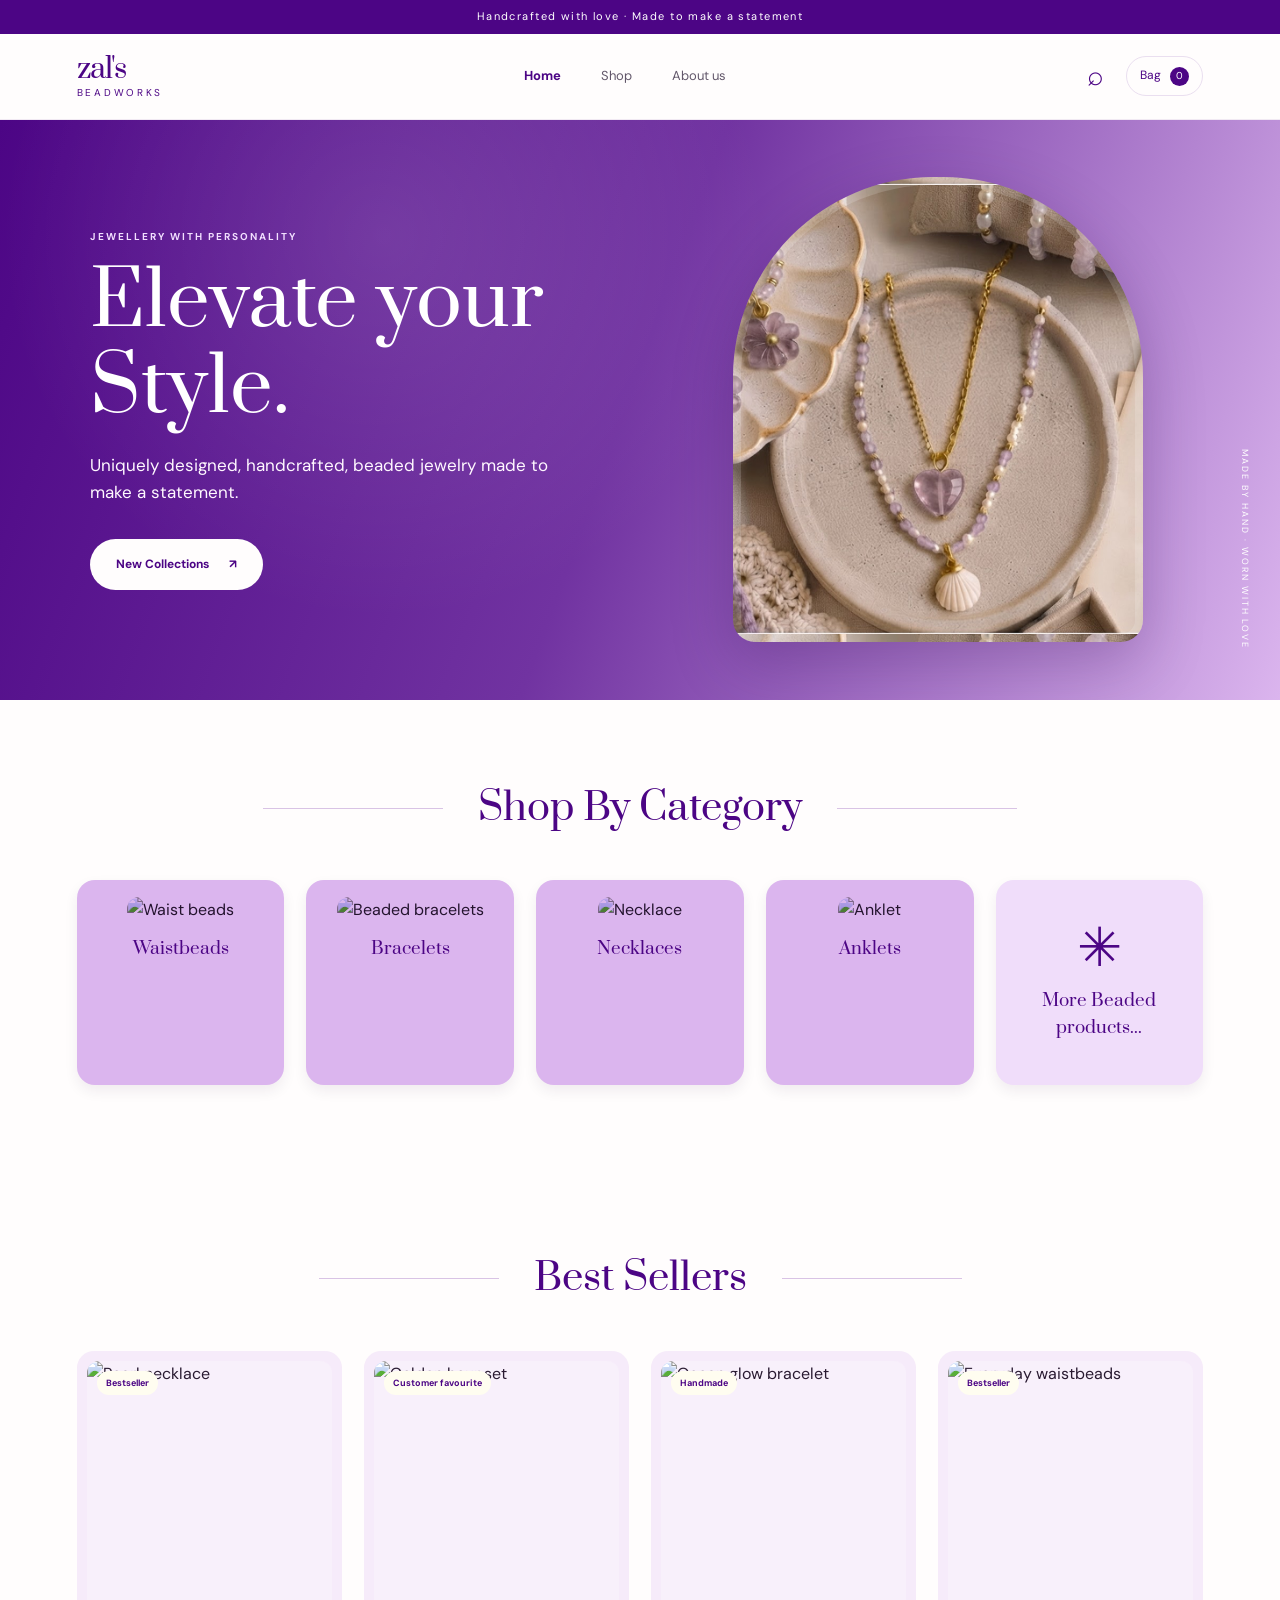
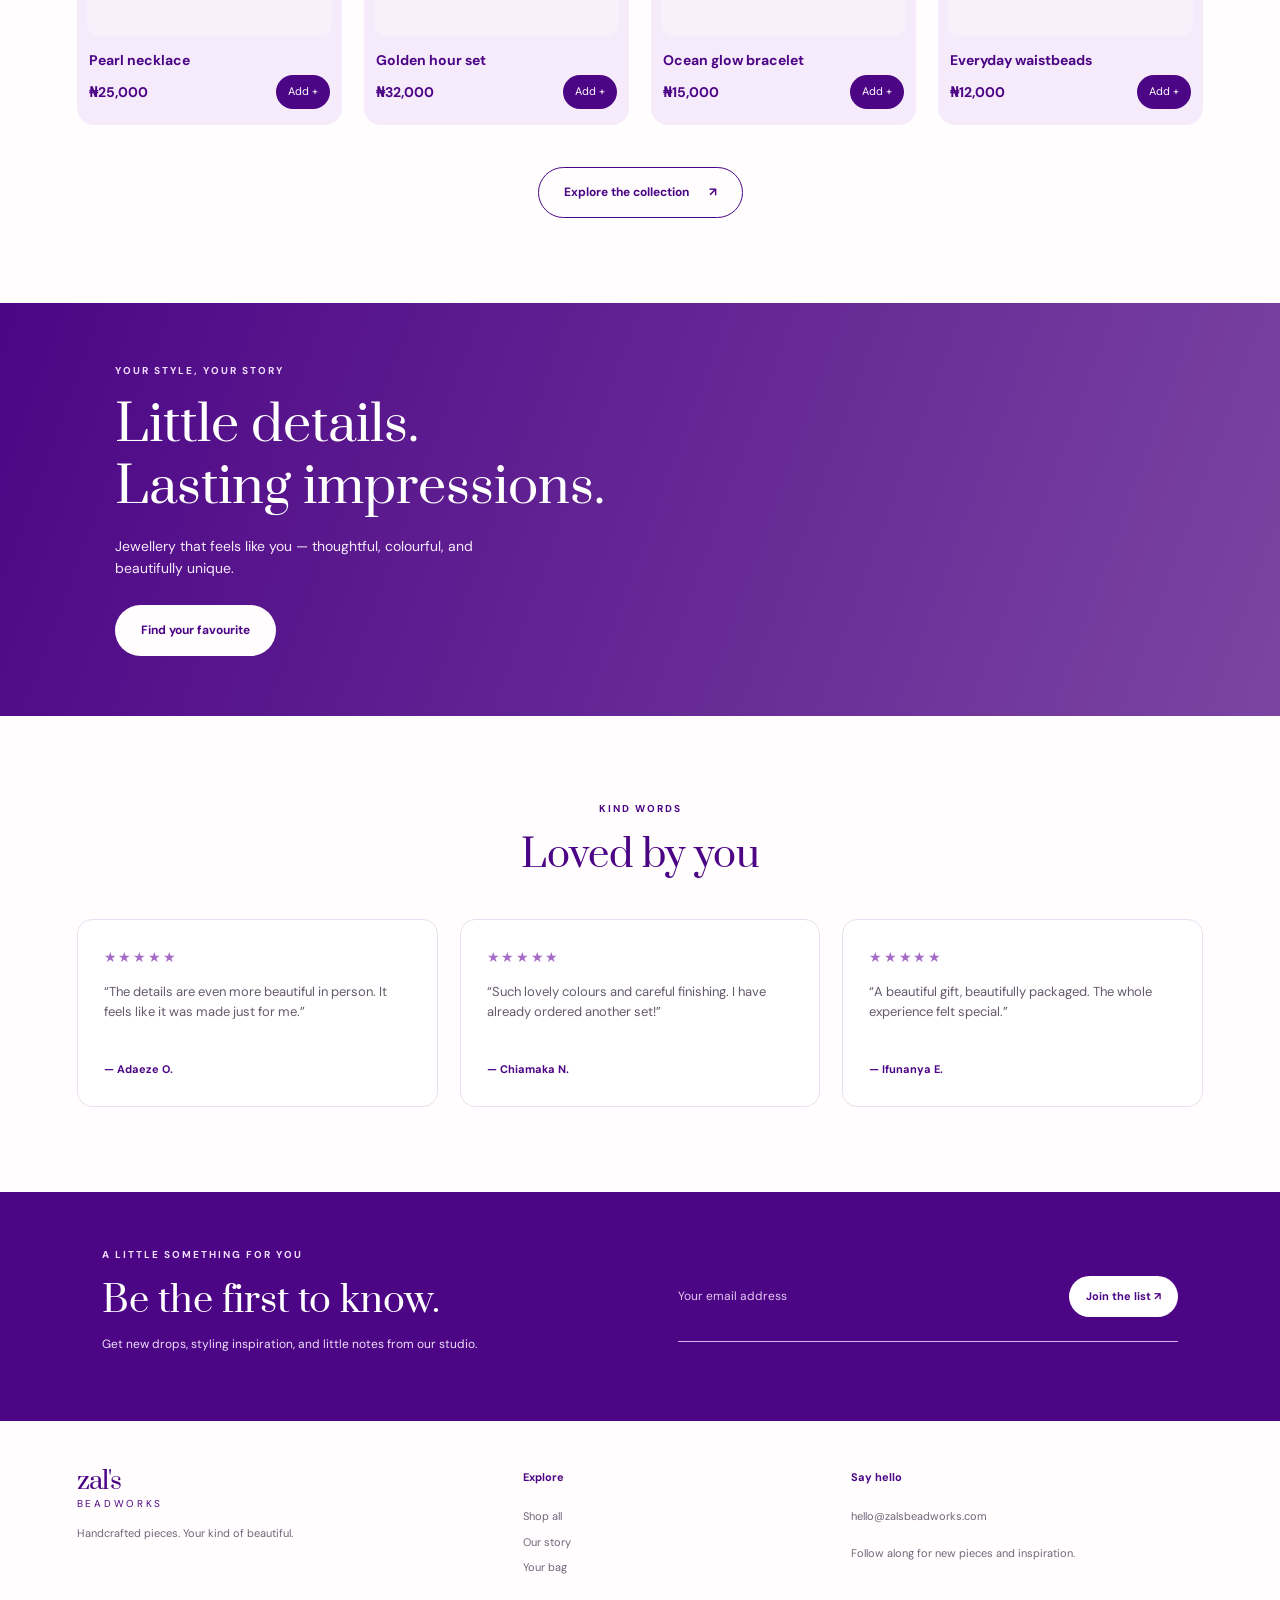
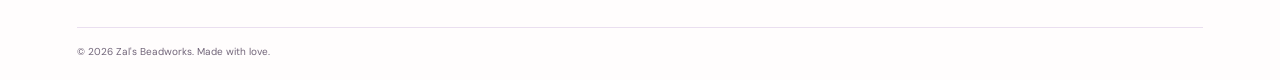
==== commit 2f5078a4: "update: fine tooning of website" ====
--- a/index.html
+++ b/index.html
@@ -18,7 +18,7 @@
       class="menu-toggle" aria-label="Open navigation">☰</button>
     <nav class="nav"><a class="active" href="index.html">Home</a><a href="shop.html">Shop</a><a href="about.html">About
         us</a></nav>
-    <div class="header-actions"><a class="icon-link" href="shop.html" aria-label="Search">⌕</a><a class="cart-link"
+    <div class="header-actions"><a class="icon-link" href="shop.html#product-search" aria-label="Search">⌕</a><a class="cart-link"
         href="cart.html">Bag <span class="cart-count">0</span></a></div>
   </header>
   <main>
--- a/public/assets/global.css
+++ b/public/assets/global.css
@@ -236,7 +236,7 @@
   width: 100%;
   justify-self: center;
   border-radius: 200px 200px 22px 22px;
-  background-image: url('https://images.unsplash.com/photo-1611652022419-a9419f74343d?auto=format&fit=crop&w=900&q=90');
+  background-image: url('../images/Pasted%20image.png');
   background-size: cover;
   background-position: center;
   box-shadow: 0 20px 60px #27034740;
@@ -827,7 +827,7 @@
 .about-image {
   height: 570px;
   border-radius: 220px 220px 20px 20px;
-  background: url('https://images.unsplash.com/photo-1611652022419-a9419f74343d?auto=format&fit=crop&w=1000&q=90') center/cover
+  background: url('../images/Pasted%20image.png') center/cover
 }
 
 .about-intro h1 {
@@ -1398,4 +1398,78 @@
   .breadcrumbs {
     padding: 18px 5% 0
   }
-}+}
+
+/* Finish details */
+:focus-visible {
+  outline: 3px solid #a66bc7;
+  outline-offset: 3px;
+}
+
+.shop-controls {
+  display: flex;
+  flex-wrap: wrap;
+  align-items: center;
+  gap: 14px;
+}
+
+.shop-search input {
+  width: min(245px, 75vw);
+  border: 1px solid var(--line);
+  border-radius: 24px;
+  padding: 9px 15px;
+  color: var(--ink);
+  background: #fff;
+  font-size: 12px;
+}
+
+.shop-search input:focus {
+  border-color: var(--purple);
+  outline: 2px solid #dbb5ee88;
+}
+
+.cart-item-actions {
+  display: flex;
+  align-items: center;
+  gap: 16px;
+}
+
+.cart-item-actions .quantity-control {
+  gap: 12px;
+  padding: 3px 10px;
+}
+
+.cart-item-actions .quantity-control button {
+  font-size: 16px;
+}
+
+.button:focus-visible,
+.mini-add:focus-visible,
+.filter-pill:focus-visible {
+  outline-offset: 3px;
+}
+
+@media (max-width: 620px) {
+  .shop-controls {
+    width: 100%;
+    align-items: stretch;
+  }
+
+  .shop-search,
+  .shop-search input {
+    width: 100%;
+  }
+
+  .cart-item-actions {
+    gap: 10px;
+    flex-wrap: wrap;
+  }
+}
+
+@media (prefers-reduced-motion: reduce) {
+  *, *::before, *::after {
+    scroll-behavior: auto !important;
+    transition-duration: .01ms !important;
+    animation-duration: .01ms !important;
+  }
+}
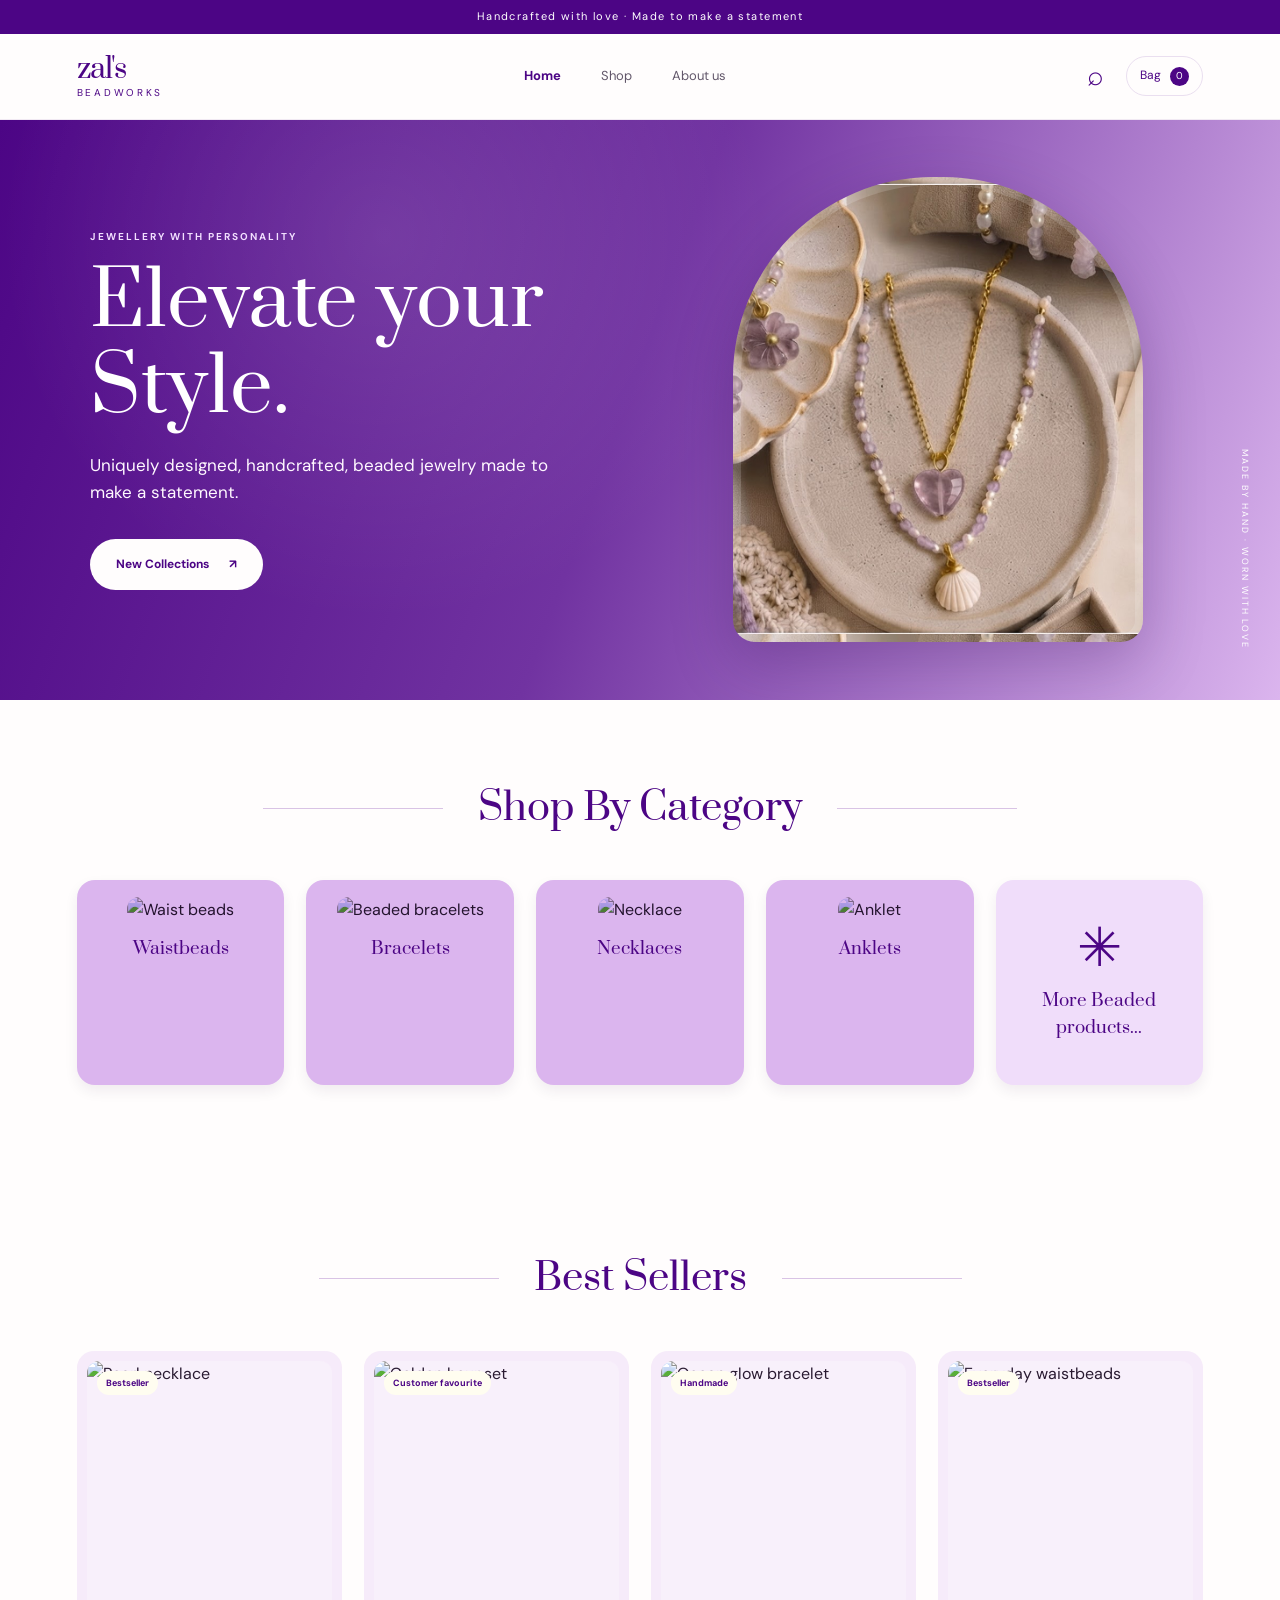
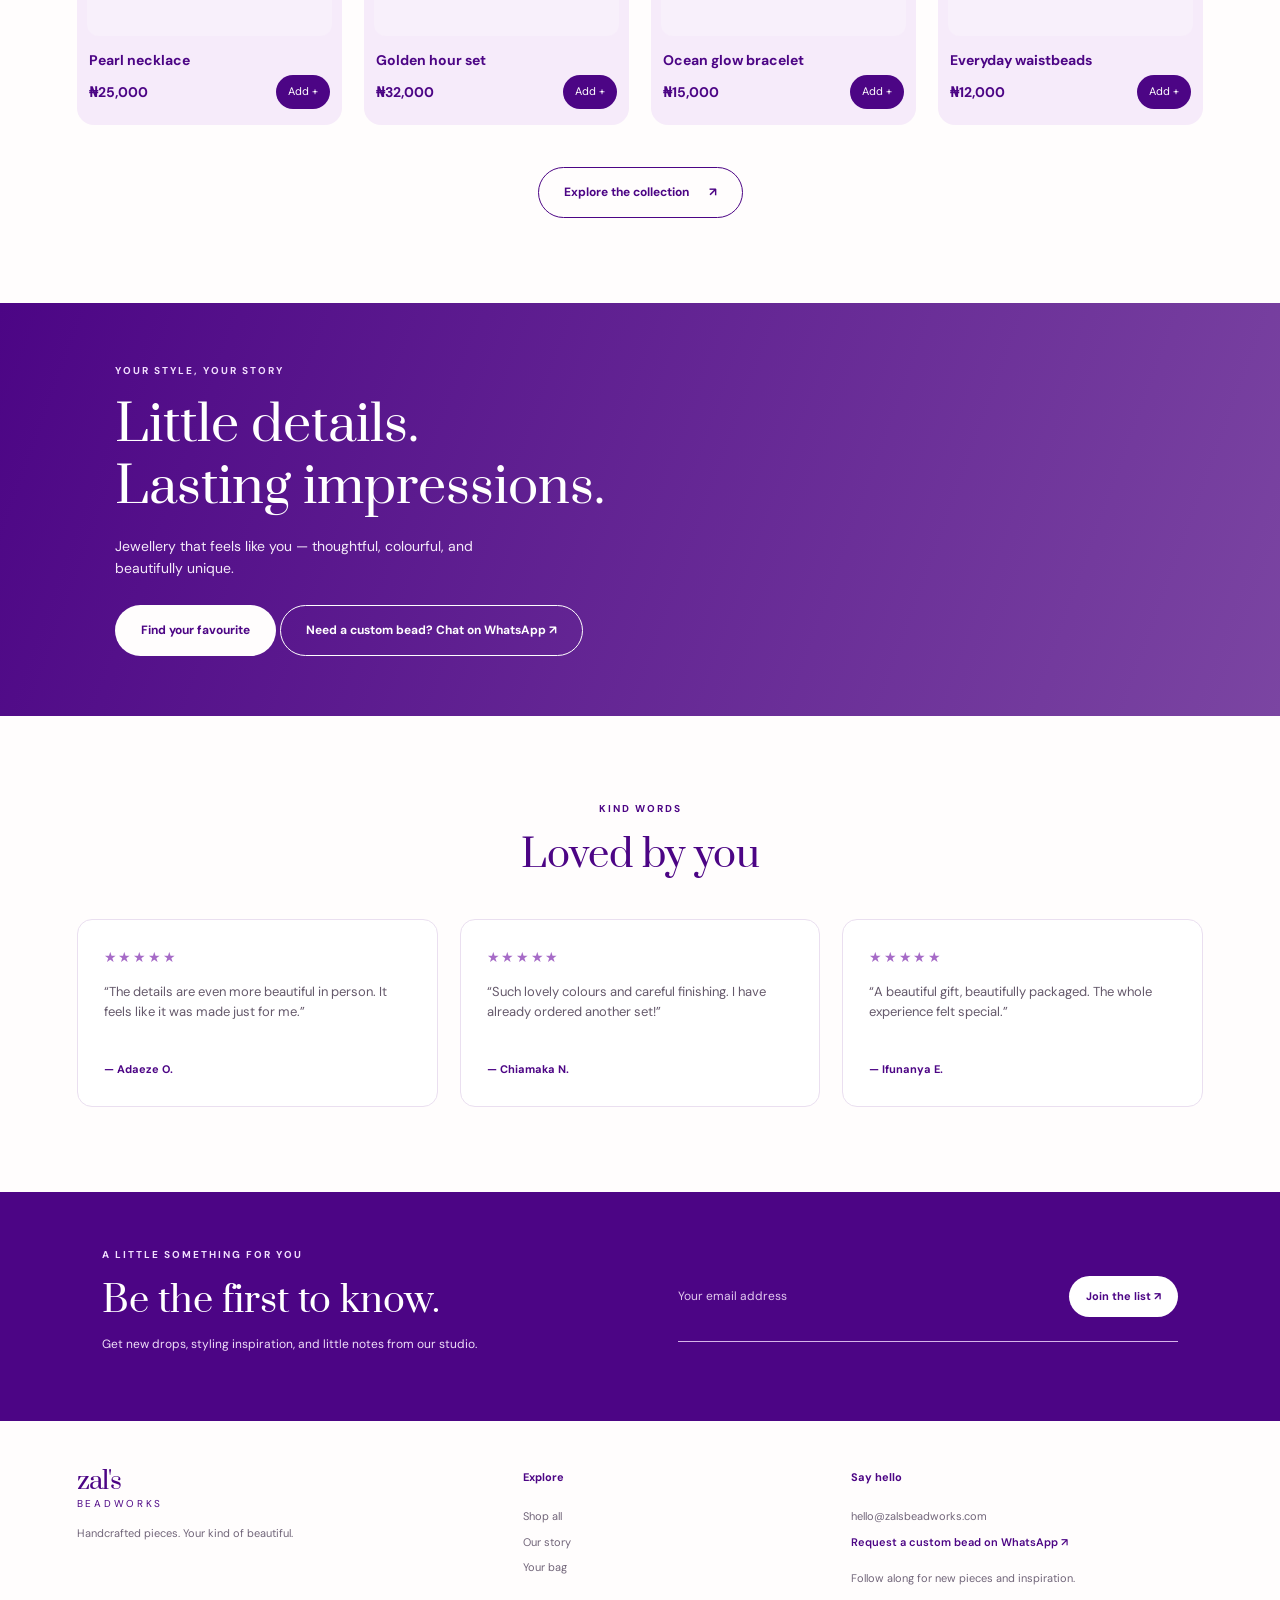
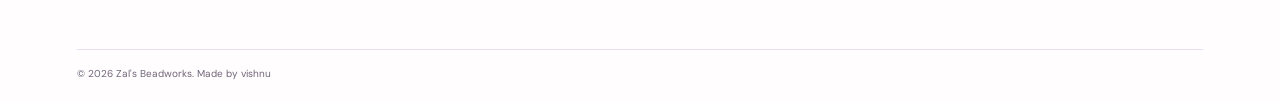
==== commit 412726aa: "checkout now carries you to whatsapp" ====
--- a/index.html
+++ b/index.html
@@ -72,6 +72,7 @@
         <h2>Little details.<br>Lasting impressions.</h2>
         <p>Jewellery that feels like you — thoughtful, colourful, and beautifully unique.</p><a
           class="button button-light" href="shop.html">Find your favourite</a>
+        <a class="button button-outline whatsapp-button" data-whatsapp="custom" href="https://wa.me/2347044472825?text=Hi%20Zal%27s%20Beadworks%2C%20I%27d%20like%20to%20ask%20about%20a%20custom%20bead%20order.">Need a custom bead? Chat on WhatsApp ↗</a>
       </div>
       <div class="quote-photo"></div>
     </section>
@@ -117,12 +118,12 @@
       <h4>Explore</h4><a href="shop.html">Shop all</a><a href="about.html">Our story</a><a href="cart.html">Your bag</a>
     </div>
     <div>
-      <h4>Say hello</h4><a href="mailto:hello@zalsbeadworks.com">hello@zalsbeadworks.com</a>
+      <h4>Say hello</h4><a href="mailto:hello@zalsbeadworks.com">hello@zalsbeadworks.com</a><a class="whatsapp-link" data-whatsapp="custom" href="https://wa.me/2347044472825?text=Hi%20Zal%27s%20Beadworks%2C%20I%27d%20like%20to%20ask%20about%20a%20custom%20bead%20order.">Request a custom bead on WhatsApp ↗</a>
       <p>Follow along for new pieces and inspiration.</p>
     </div>
-    <div class="copyright">© <span id="year"></span> Zal's Beadworks. Made with love.</div>
+    <div class="copyright">© <span id="year"></span> Zal's Beadworks. Made by vishnu</div>
   </footer>
   <script src="./public/assets/main.js"></script>
 </body>
 
-</html>+</html>
--- a/public/assets/global.css
+++ b/public/assets/global.css
@@ -1473,3 +1473,254 @@
     animation-duration: .01ms !important;
   }
 }
+
+/* Layouts from compact phones through wide desktop screens */
+@media (min-width: 1440px) {
+  .hero,
+  .section,
+  .about-hero,
+  .newsletter,
+  .footer,
+  .site-header {
+    padding-left: max(6%, calc((100vw - 1320px) / 2));
+    padding-right: max(6%, calc((100vw - 1320px) / 2));
+  }
+
+  .hero {
+    min-height: 640px;
+  }
+
+  .hero-image {
+    max-width: 470px;
+    height: 510px;
+  }
+}
+
+@media (max-width: 760px) {
+  .site-header {
+    height: 68px;
+    padding: 0 5%;
+  }
+
+  .menu-toggle {
+    display: block;
+    margin-left: auto;
+  }
+
+  .nav {
+    display: none;
+    position: absolute;
+    top: 100%;
+    left: 0;
+    right: 0;
+    background: var(--cream);
+    padding: 18px 6% 22px;
+    box-shadow: 0 12px 20px #30153a12;
+    flex-direction: column;
+    align-items: flex-start;
+    gap: 16px;
+  }
+
+  .nav.open {
+    display: flex;
+  }
+
+  .header-actions {
+    gap: 10px;
+  }
+
+  .icon-link {
+    display: none;
+  }
+}
+
+@media (max-width: 480px) {
+  .announcement {
+    padding: 7px 10px;
+    font-size: 8px;
+    letter-spacing: .1em;
+  }
+
+  .site-header {
+    gap: 10px;
+    padding-inline: 4%;
+  }
+
+  .brand {
+    font-size: 21px;
+  }
+
+  .hero h1 {
+    font-size: clamp(43px, 13vw, 56px);
+  }
+
+  .hero-image {
+    width: 88%;
+    height: clamp(250px, 82vw, 320px);
+  }
+
+  .section-heading {
+    gap: 10px;
+  }
+
+  .section-heading span {
+    width: 8vw;
+  }
+
+  .section-heading h2 {
+    font-size: clamp(21px, 6vw, 26px);
+  }
+
+  .category-grid {
+    gap: 10px;
+  }
+
+  .category-card img {
+    height: clamp(95px, 29vw, 125px);
+  }
+
+  .product-photo {
+    height: clamp(145px, 46vw, 200px);
+  }
+
+  .product-meta {
+    align-items: flex-start;
+  }
+
+  .mini-add {
+    padding: 7px 8px;
+  }
+
+  .page-intro h1 {
+    font-size: clamp(32px, 9vw, 39px);
+  }
+
+  .newsletter form {
+    grid-template-columns: minmax(0, 1fr) auto;
+  }
+
+  .newsletter form button {
+    padding-inline: 9px;
+  }
+
+  .detail-image-wrap img {
+    height: clamp(280px, 95vw, 390px);
+  }
+
+  .cart-item {
+    grid-template-columns: 64px minmax(0, 1fr);
+    align-items: start;
+  }
+
+  .cart-item img {
+    width: 64px;
+    height: 78px;
+  }
+
+  .cart-item-price {
+    grid-column: 2;
+    justify-self: start;
+  }
+
+  .cart-item-actions .quantity-control {
+    gap: 8px;
+  }
+
+  .footer {
+    grid-template-columns: 1fr;
+    gap: 24px;
+  }
+
+  .copyright {
+    grid-column: 1;
+  }
+}
+
+.callout-actions {
+  display: flex;
+  justify-content: center;
+  flex-wrap: wrap;
+  gap: 12px;
+}
+
+.quote-banner .whatsapp-button,
+.about-callout .whatsapp-button {
+  border-color: #fff;
+  color: #fff;
+}
+
+.quote-banner .whatsapp-button:hover,
+.about-callout .whatsapp-button:hover {
+  background: #ffffff20;
+}
+
+.whatsapp-link {
+  color: var(--purple);
+  font-weight: 600;
+}
+
+.custom-order-link {
+  margin-top: 12px;
+}
+
+.custom-beads-promo {
+  margin: 15px 6% 55px;
+  padding: clamp(24px, 4vw, 46px);
+  border-radius: 20px;
+  background: var(--soft);
+  display: flex;
+  align-items: center;
+  justify-content: space-between;
+  gap: 28px;
+}
+
+.custom-beads-promo > div {
+  max-width: 620px;
+}
+
+.custom-beads-promo .eyebrow {
+  margin-bottom: 9px;
+}
+
+.custom-beads-promo h2 {
+  font-size: clamp(26px, 3vw, 38px);
+  margin-bottom: 8px;
+}
+
+.custom-beads-promo p:last-child {
+  color: var(--muted);
+  font-size: 13px;
+  margin: 0;
+}
+
+@media (max-width: 360px) {
+  .cart-link {
+    padding: 6px 7px;
+  }
+
+  .menu-toggle {
+    padding: 4px;
+  }
+
+  .product-grid,
+  .shop-grid {
+    gap: 8px;
+  }
+
+  .product-card h3 {
+    font-size: 11px;
+  }
+
+  .price {
+    font-size: 11px;
+  }
+}
+
+@media (max-width: 700px) {
+  .custom-beads-promo {
+    margin: 0 5% 40px;
+    align-items: flex-start;
+    flex-direction: column;
+    gap: 18px;
+  }
+}
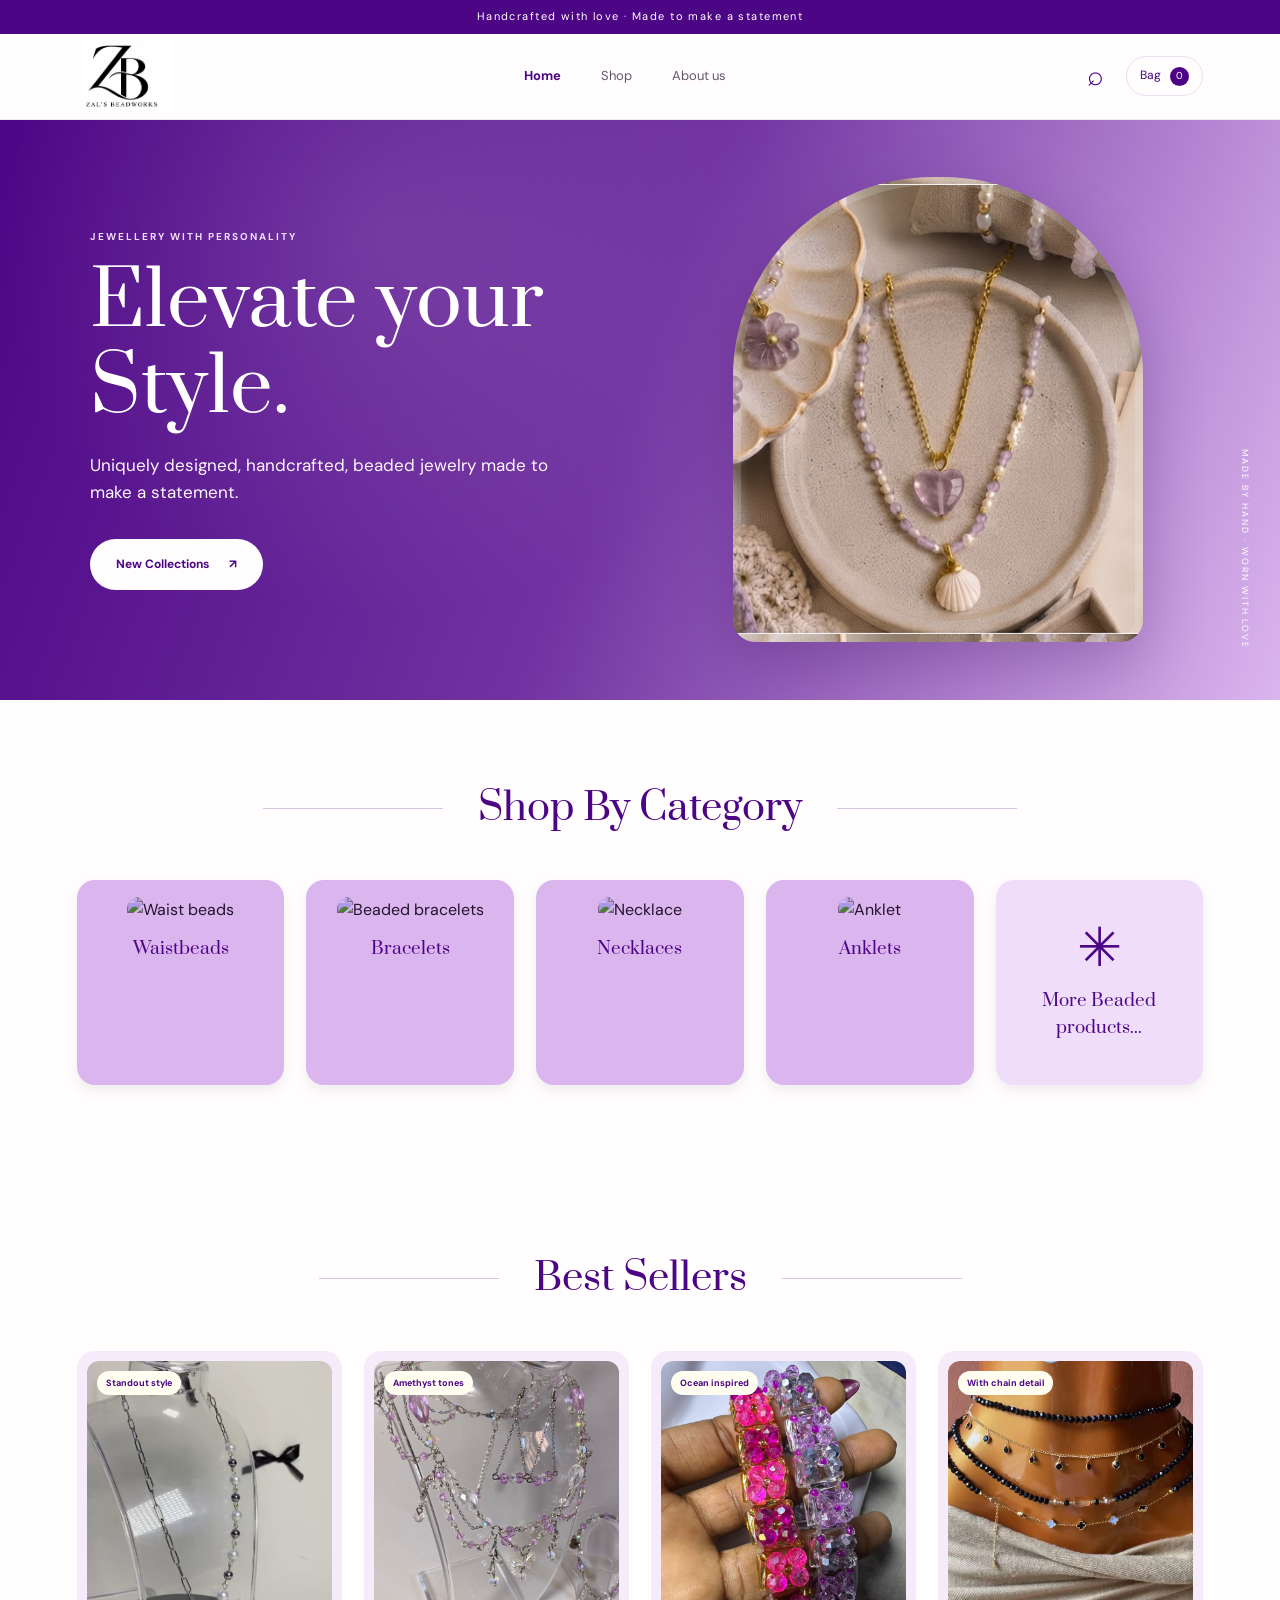
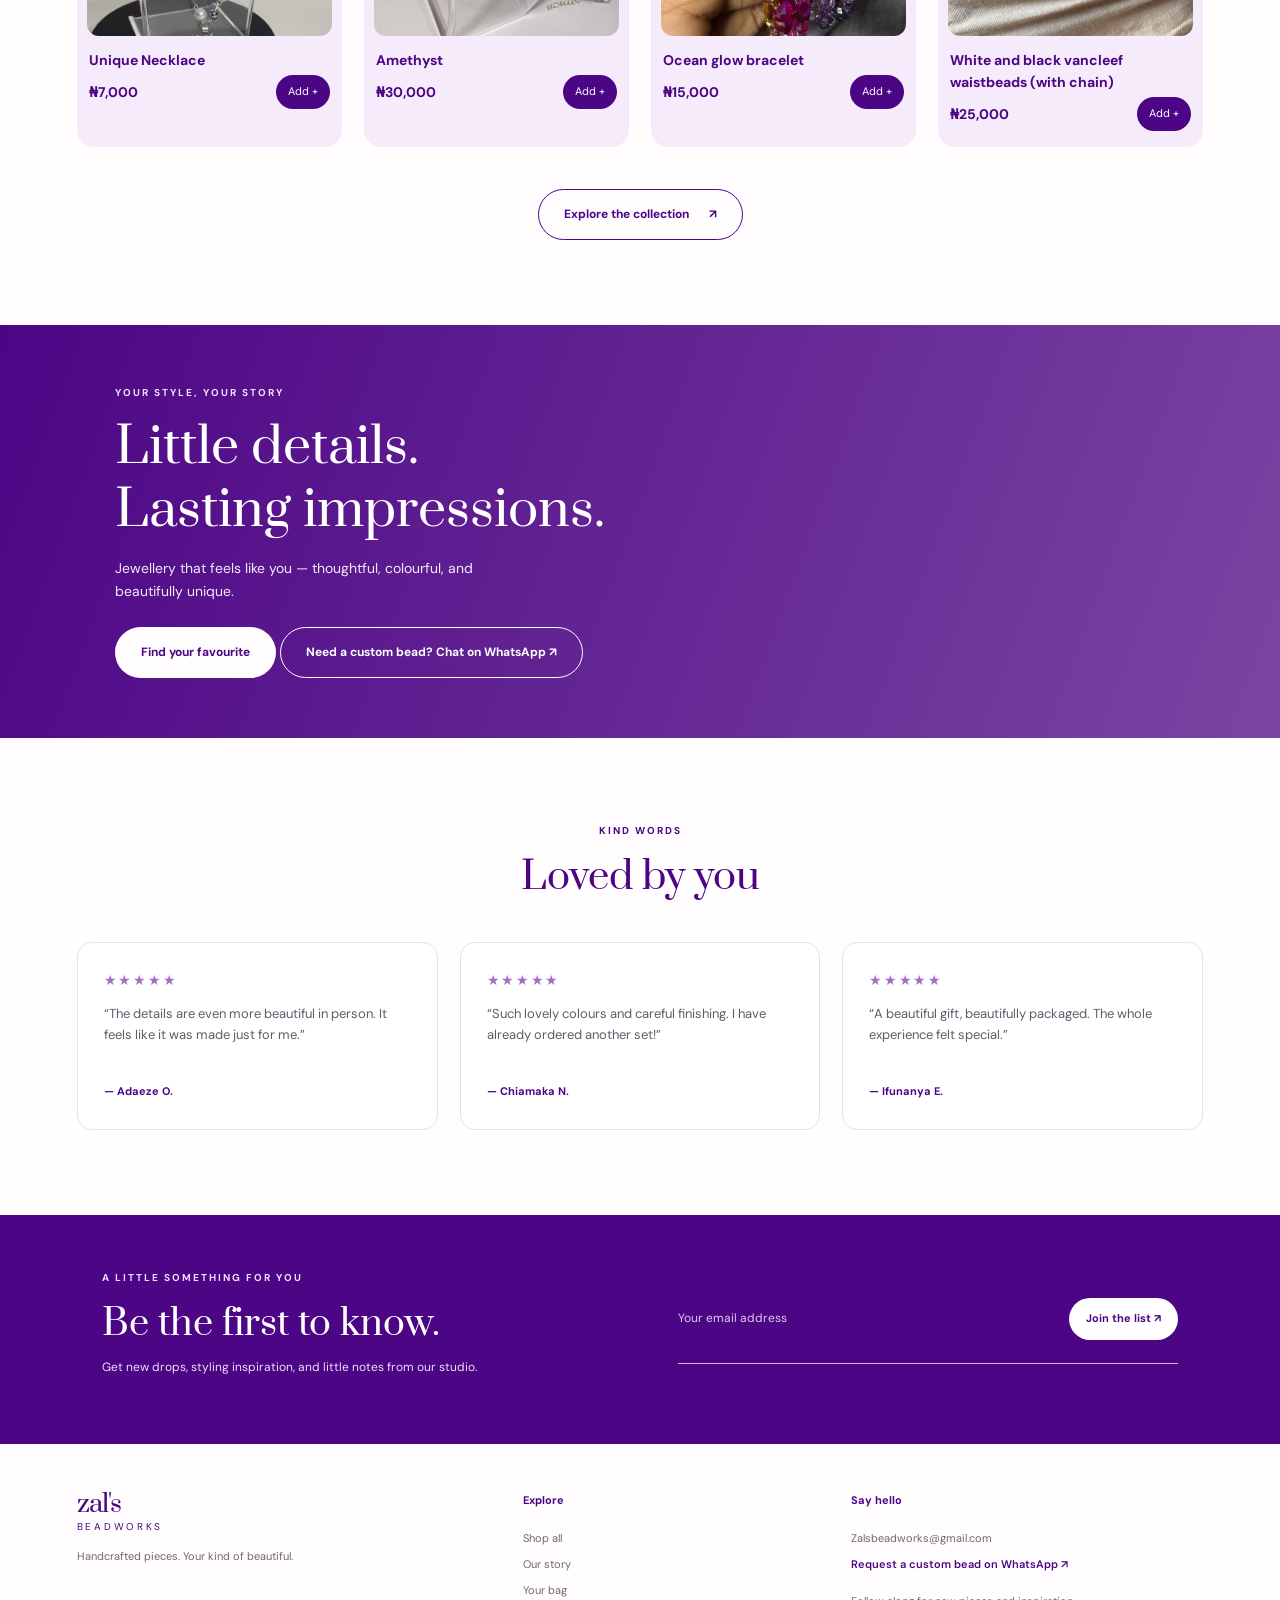
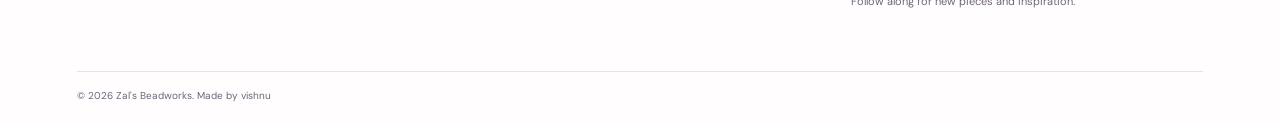
==== commit df1ee12e: "update: product update and logo re-editing" ====
--- a/index.html
+++ b/index.html
@@ -1,78 +1,99 @@
-<!DOCTYPE html>
+<!doctype html>
 <html lang="en">
 
 <head>
-  <meta charset="UTF-8">
-  <meta name="viewport" content="width=device-width, initial-scale=1.0">
-  <meta name="description" content="Handcrafted beaded jewellery by Zal's Beadworks.">
+  <meta charset="UTF-8" />
+  <meta name="viewport" content="width=device-width, initial-scale=1.0" />
+  <meta name="description" content="Handcrafted beaded jewellery by Zal's Beadworks." />
   <title>Zal's Beadworks | Elevate your Style</title>
-  <link rel="preconnect" href="https://fonts.googleapis.com">
+  <link rel="icon" type="image/jpeg" href="./public/images/logo.jpeg" />
+  <link rel="preconnect" href="https://fonts.googleapis.com" />
   <link href="https://fonts.googleapis.com/css2?family=DM+Sans:wght@400;500;600;700&family=Prata&display=swap"
-    rel="stylesheet">
-  <link rel="stylesheet" href="./public/assets/global.css">
+    rel="stylesheet" />
+  <link rel="stylesheet" href="./public/assets/global.css" />
 </head>
 
 <body>
-  <div class="announcement">Handcrafted with love · Made to make a statement</div>
-  <header class="site-header"><a class="brand" href="index.html">zal's <span>beadworks</span></a><button
-      class="menu-toggle" aria-label="Open navigation">☰</button>
-    <nav class="nav"><a class="active" href="index.html">Home</a><a href="shop.html">Shop</a><a href="about.html">About
-        us</a></nav>
-    <div class="header-actions"><a class="icon-link" href="shop.html#product-search" aria-label="Search">⌕</a><a class="cart-link"
-        href="cart.html">Bag <span class="cart-count">0</span></a></div>
+  <div class="announcement">
+    Handcrafted with love · Made to make a statement
+  </div>
+  <header class="site-header">
+    <a class="brand" href="index.html" aria-label="Zal's Beadworks home"><img class="nav-logo"
+        src="./public/images/logo.jpeg" alt="Zal's Beadworks" /></a><button class="menu-toggle"
+      aria-label="Open navigation">☰</button>
+    <nav class="nav">
+      <a class="active" href="index.html">Home</a><a href="shop.html">Shop</a><a href="about.html">About us</a>
+    </nav>
+    <div class="header-actions">
+      <a class="icon-link" href="shop.html#product-search" aria-label="Search">⌕</a><a class="cart-link"
+        href="cart.html">Bag <span class="cart-count">0</span></a>
+    </div>
   </header>
   <main>
     <section class="hero">
       <div class="hero-copy">
         <p class="eyebrow light">JEWELLERY WITH PERSONALITY</p>
-        <h1>Elevate your<br>Style.</h1>
-        <p>Uniquely designed, handcrafted, beaded jewelry made to make a statement.</p><a class="button button-light"
-          href="shop.html">New Collections <span>↗</span></a>
+        <h1>Elevate your<br />Style.</h1>
+        <p>
+          Uniquely designed, handcrafted, beaded jewelry made to make a
+          statement.
+        </p>
+        <a class="button button-light" href="shop.html">New Collections <span>↗</span></a>
       </div>
-      <div class="hero-image" role="img" aria-label="Elegant handmade beaded jewellery"></div><span
-        class="hero-orbit">MADE BY HAND · WORN WITH LOVE</span>
+      <div class="hero-image" role="img" aria-label="Elegant handmade beaded jewellery"></div>
+      <span class="hero-orbit">MADE BY HAND · WORN WITH LOVE</span>
     </section>
     <section class="section categories-section">
-      <div class="section-heading"><span></span>
-        <h2>Shop By Category</h2><span></span>
+      <div class="section-heading">
+        <span></span>
+        <h2>Shop By Category</h2>
+        <span></span>
       </div>
       <div class="category-grid">
         <a class="category-card" href="shop.html?category=Waistbeads"><img
             src="https://images.unsplash.com/photo-1611652022419-a9419f74343d?auto=format&fit=crop&w=500&q=85"
-            alt="Waist beads">
+            alt="Waist beads" />
           <h3>Waistbeads</h3>
         </a><a class="category-card" href="shop.html?category=Bracelets"><img
             src="https://images.unsplash.com/photo-1573408301185-9146fe634ad0?auto=format&fit=crop&w=500&q=85"
-            alt="Beaded bracelets">
+            alt="Beaded bracelets" />
           <h3>Bracelets</h3>
         </a><a class="category-card" href="shop.html?category=Necklaces"><img
             src="https://images.unsplash.com/photo-1599643478518-a784e5dc4c8f?auto=format&fit=crop&w=500&q=85"
-            alt="Necklace">
+            alt="Necklace" />
           <h3>Necklaces</h3>
         </a><a class="category-card" href="shop.html?category=Anklets"><img
             src="https://images.unsplash.com/photo-1617038220319-276d3cfab638?auto=format&fit=crop&w=500&q=85"
-            alt="Anklet">
+            alt="Anklet" />
           <h3>Anklets</h3>
         </a><a class="category-card category-more" href="shop.html"><span class="more-symbol">✳</span>
-          <h3>More Beaded<br>products...</h3>
+          <h3>More Beaded<br />products...</h3>
         </a>
       </div>
     </section>
     <section class="section sellers-section">
-      <div class="section-heading"><span></span>
-        <h2>Best Sellers</h2><span></span>
+      <div class="section-heading">
+        <span></span>
+        <h2>Best Sellers</h2>
+        <span></span>
       </div>
       <div class="product-grid" id="home-products"></div>
-      <div class="center"><a class="button button-outline" href="shop.html">Explore the collection <span>↗</span></a>
+      <div class="center">
+        <a class="button button-outline" href="shop.html">Explore the collection <span>↗</span></a>
       </div>
     </section>
     <section class="quote-banner">
       <div>
         <p class="eyebrow light">YOUR STYLE, YOUR STORY</p>
-        <h2>Little details.<br>Lasting impressions.</h2>
-        <p>Jewellery that feels like you — thoughtful, colourful, and beautifully unique.</p><a
-          class="button button-light" href="shop.html">Find your favourite</a>
-        <a class="button button-outline whatsapp-button" data-whatsapp="custom" href="https://wa.me/2347044472825?text=Hi%20Zal%27s%20Beadworks%2C%20I%27d%20like%20to%20ask%20about%20a%20custom%20bead%20order.">Need a custom bead? Chat on WhatsApp ↗</a>
+        <h2>Little details.<br />Lasting impressions.</h2>
+        <p>
+          Jewellery that feels like you — thoughtful, colourful, and
+          beautifully unique.
+        </p>
+        <a class="button button-light" href="shop.html">Find your favourite</a>
+        <a class="button button-outline whatsapp-button" data-whatsapp="custom"
+          href="https://wa.me/2347044472825?text=Hi%20Zal%27s%20Beadworks%2C%20I%27d%20like%20to%20ask%20about%20a%20custom%20bead%20order.">Need
+          a custom bead? Chat on WhatsApp ↗</a>
       </div>
       <div class="quote-photo"></div>
     </section>
@@ -82,18 +103,27 @@
       <div class="review-grid">
         <article class="review">
           <div class="stars">★★★★★</div>
-          <p>“The details are even more beautiful in person. It feels like it was made just for me.”</p><strong>— Adaeze
-            O.</strong>
+          <p>
+            “The details are even more beautiful in person. It feels like it
+            was made just for me.”
+          </p>
+          <strong>— Adaeze O.</strong>
         </article>
         <article class="review">
           <div class="stars">★★★★★</div>
-          <p>“Such lovely colours and careful finishing. I have already ordered another set!”</p><strong>— Chiamaka
-            N.</strong>
+          <p>
+            “Such lovely colours and careful finishing. I have already ordered
+            another set!”
+          </p>
+          <strong>— Chiamaka N.</strong>
         </article>
         <article class="review">
           <div class="stars">★★★★★</div>
-          <p>“A beautiful gift, beautifully packaged. The whole experience felt special.”</p><strong>— Ifunanya
-            E.</strong>
+          <p>
+            “A beautiful gift, beautifully packaged. The whole experience felt
+            special.”
+          </p>
+          <strong>— Ifunanya E.</strong>
         </article>
       </div>
     </section>
@@ -101,29 +131,40 @@
       <div>
         <p class="eyebrow light">A LITTLE SOMETHING FOR YOU</p>
         <h2>Be the first to know.</h2>
-        <p>Get new drops, styling inspiration, and little notes from our studio.</p>
+        <p>
+          Get new drops, styling inspiration, and little notes from our
+          studio.
+        </p>
       </div>
-      <form id="newsletter-form"><label class="sr-only" for="newsletter-email">Email address</label><input
-          id="newsletter-email" type="email" placeholder="Your email address" required><button type="submit">Join the
-          list ↗</button>
+      <form id="newsletter-form">
+        <label class="sr-only" for="newsletter-email">Email address</label><input id="newsletter-email" type="email"
+          placeholder="Your email address" required /><button type="submit">Join the list ↗</button>
         <p class="form-message" aria-live="polite"></p>
       </form>
     </section>
   </main>
   <footer class="footer">
-    <div><a class="brand footer-brand" href="index.html">zal's <span>beadworks</span></a>
+    <div>
+      <a class="brand footer-brand" href="index.html">zal's <span>beadworks</span></a>
       <p>Handcrafted pieces. Your kind of beautiful.</p>
     </div>
     <div>
-      <h4>Explore</h4><a href="shop.html">Shop all</a><a href="about.html">Our story</a><a href="cart.html">Your bag</a>
+      <h4>Explore</h4>
+      <a href="shop.html">Shop all</a><a href="about.html">Our story</a><a href="cart.html">Your bag</a>
     </div>
     <div>
-      <h4>Say hello</h4><a href="mailto:hello@zalsbeadworks.com">hello@zalsbeadworks.com</a><a class="whatsapp-link" data-whatsapp="custom" href="https://wa.me/2347044472825?text=Hi%20Zal%27s%20Beadworks%2C%20I%27d%20like%20to%20ask%20about%20a%20custom%20bead%20order.">Request a custom bead on WhatsApp ↗</a>
+      <h4>Say hello</h4>
+      <a href="mailto:Zalsbeadworks@gmail.com">Zalsbeadworks@gmail.com</a><a class="whatsapp-link"
+        data-whatsapp="custom"
+        href="https://wa.me/2347044472825?text=Hi%20Zal%27s%20Beadworks%2C%20I%27d%20like%20to%20ask%20about%20a%20custom%20bead%20order.">Request
+        a custom bead on WhatsApp ↗</a>
       <p>Follow along for new pieces and inspiration.</p>
     </div>
-    <div class="copyright">© <span id="year"></span> Zal's Beadworks. Made by vishnu</div>
+    <div class="copyright">
+      © <span id="year"></span> Zal's Beadworks. Made by vishnu
+    </div>
   </footer>
   <script src="./public/assets/main.js"></script>
 </body>
 
-</html>
+</html>
--- a/public/assets/global.css
+++ b/public/assets/global.css
@@ -74,6 +74,14 @@
   display: flex;
   flex-direction: column;
   letter-spacing: -.04em
+}
+
+.nav-logo {
+  display: block;
+  width: 86px;
+  height: 76px;
+  object-fit: cover;
+  object-position: center;
 }
 
 .brand span {
@@ -1034,6 +1042,11 @@
     height: 75px
   }
 
+  .nav-logo {
+    width: 76px;
+    height: 68px;
+  }
+
   .nav {
     gap: 20px
   }
@@ -1098,6 +1111,11 @@
 
   .site-header {
     height: 68px
+  }
+
+  .nav-logo {
+    width: 66px;
+    height: 58px;
   }
 
   .brand {
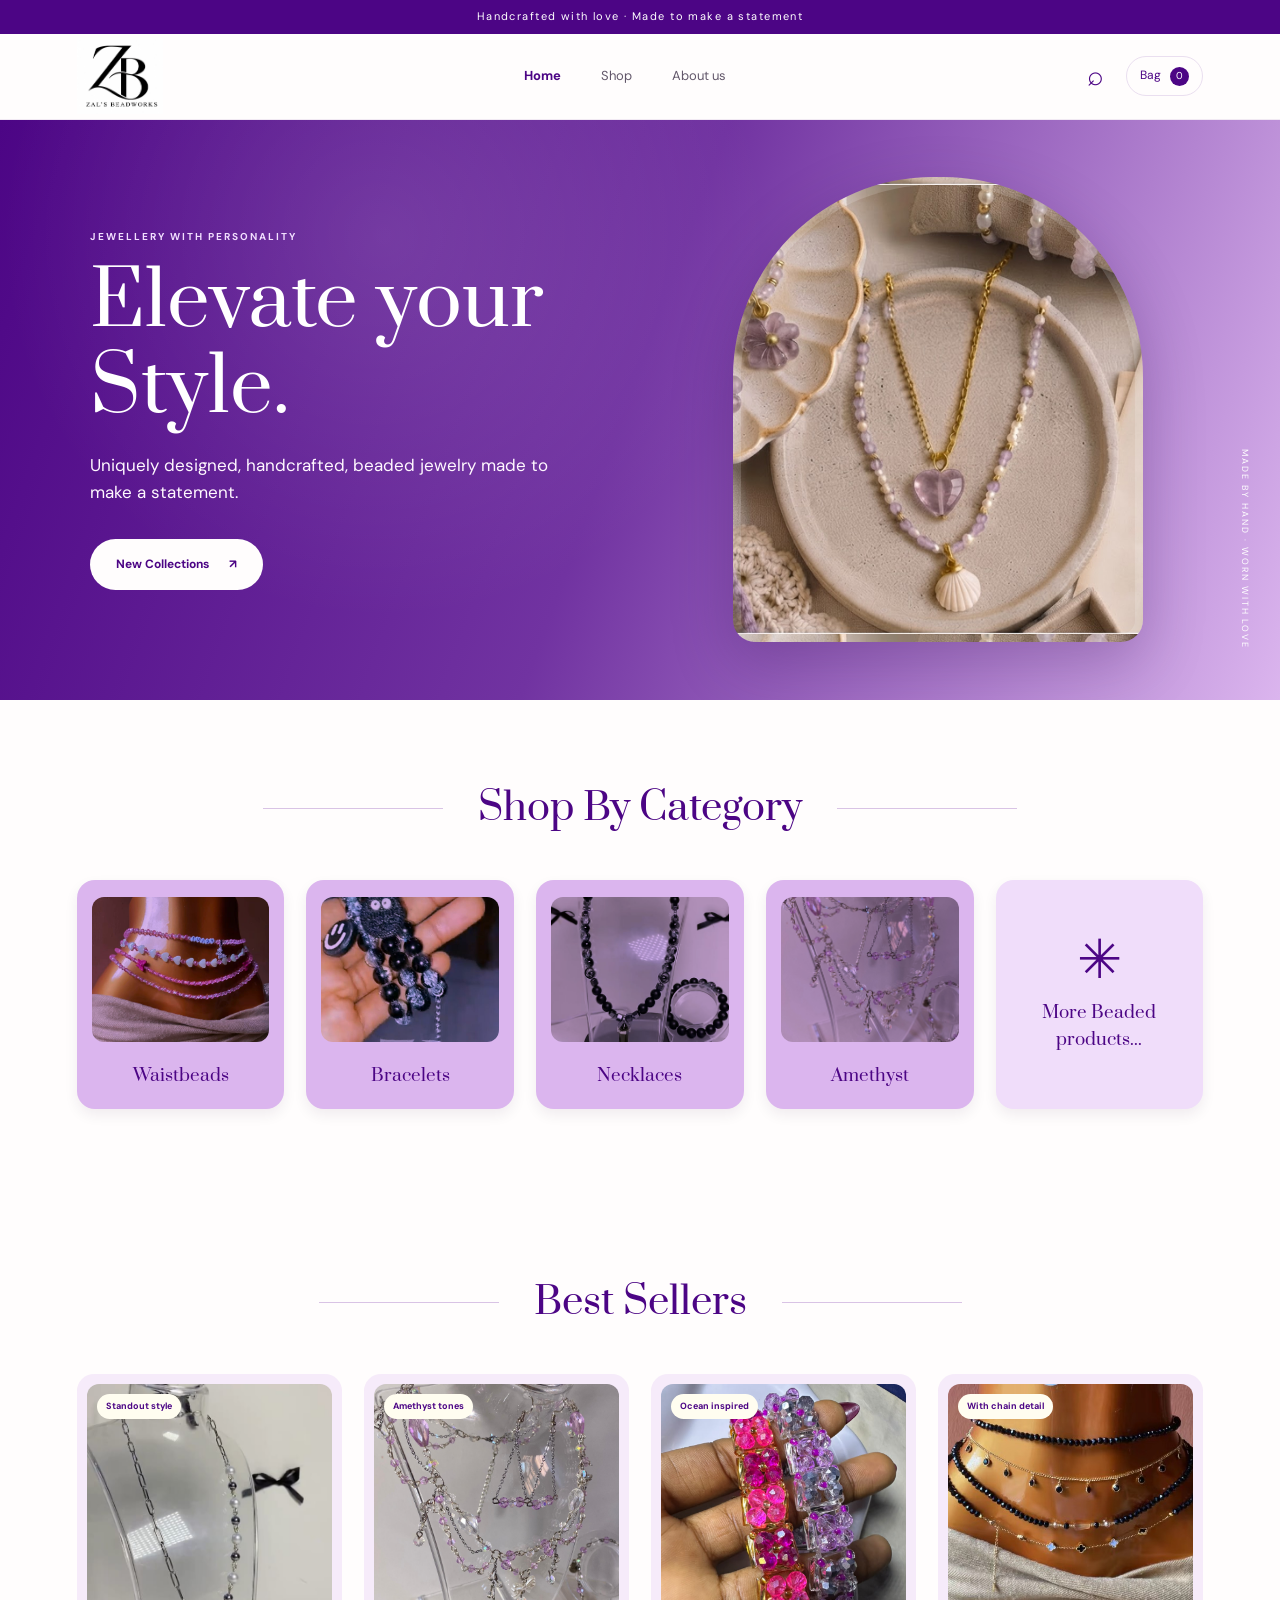
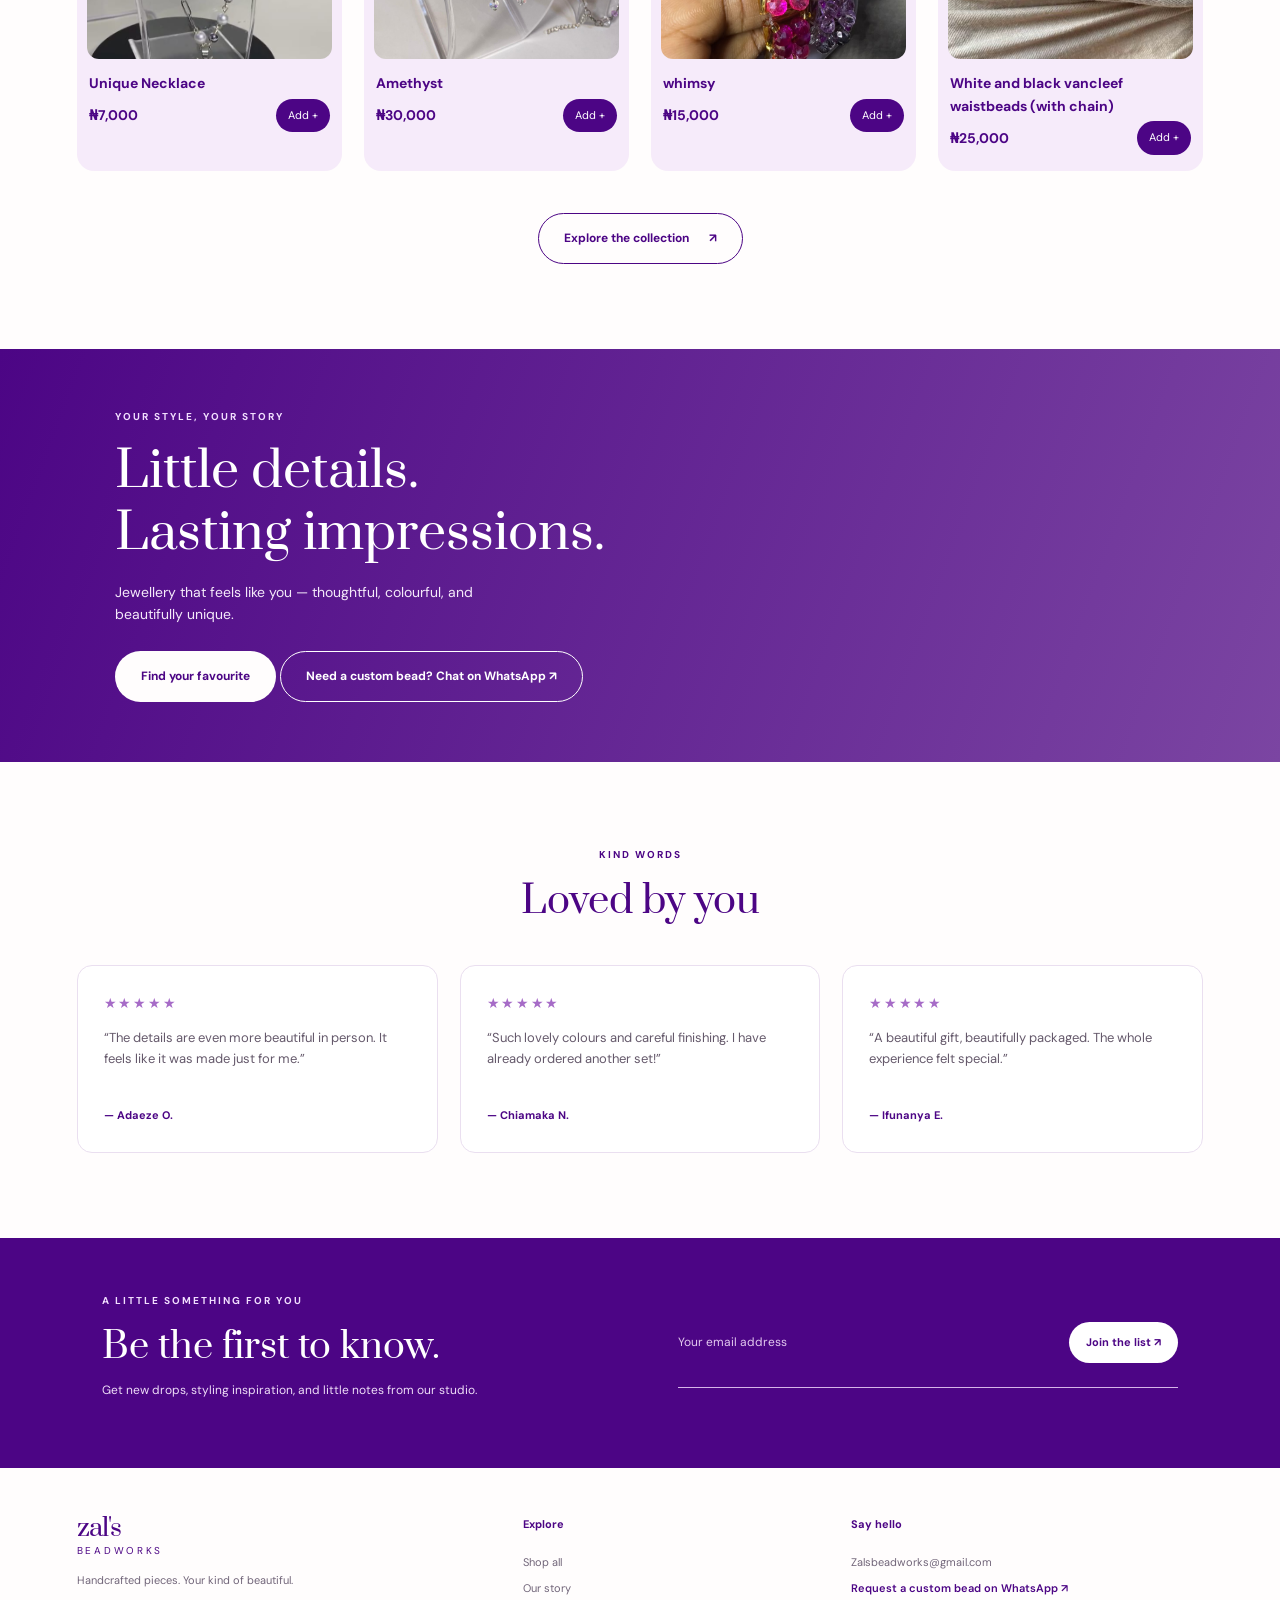
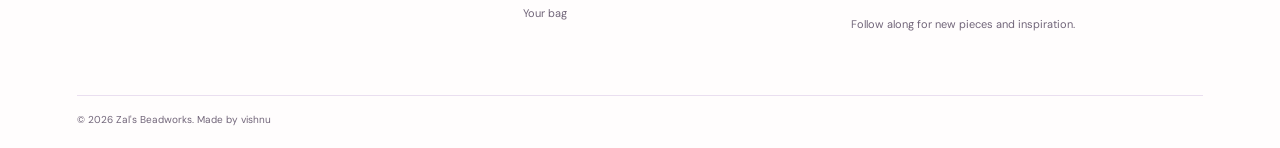
==== commit 2df34c05: "logo and category image updated" ====
--- a/index.html
+++ b/index.html
@@ -51,21 +51,21 @@
       </div>
       <div class="category-grid">
         <a class="category-card" href="shop.html?category=Waistbeads"><img
-            src="https://images.unsplash.com/photo-1611652022419-a9419f74343d?auto=format&fit=crop&w=500&q=85"
+            src="./public/images/store/WhatsApp Image 2026-10-30 at 15.11.42.jpeg"
             alt="Waist beads" />
           <h3>Waistbeads</h3>
         </a><a class="category-card" href="shop.html?category=Bracelets"><img
-            src="https://images.unsplash.com/photo-1573408301185-9146fe634ad0?auto=format&fit=crop&w=500&q=85"
+            src="./public/images/store/WhatsApp Image 2026-10-30 at 15.52.33.jpeg"
             alt="Beaded bracelets" />
           <h3>Bracelets</h3>
         </a><a class="category-card" href="shop.html?category=Necklaces"><img
-            src="https://images.unsplash.com/photo-1599643478518-a784e5dc4c8f?auto=format&fit=crop&w=500&q=85"
+            src="./public/images/store/WhatsApp Image 2026-10-30 at 15.25.42.jpeg"
             alt="Necklace" />
           <h3>Necklaces</h3>
         </a><a class="category-card" href="shop.html?category=Anklets"><img
-            src="https://images.unsplash.com/photo-1617038220319-276d3cfab638?auto=format&fit=crop&w=500&q=85"
-            alt="Anklet" />
-          <h3>Anklets</h3>
+            src="./public/images/store/WhatsApp Image 2026-10-30 at 14.44.26.jpeg"
+            alt="Amethyst" />
+          <h3>Amethyst</h3>
         </a><a class="category-card category-more" href="shop.html"><span class="more-symbol">✳</span>
           <h3>More Beaded<br />products...</h3>
         </a>
--- a/public/assets/global.css
+++ b/public/assets/global.css
@@ -835,7 +835,7 @@
 .about-image {
   height: 570px;
   border-radius: 220px 220px 20px 20px;
-  background: url('../images/Pasted%20image.png') center/cover
+  background: url('../images/logo.jpeg') center/cover
 }
 
 .about-intro h1 {
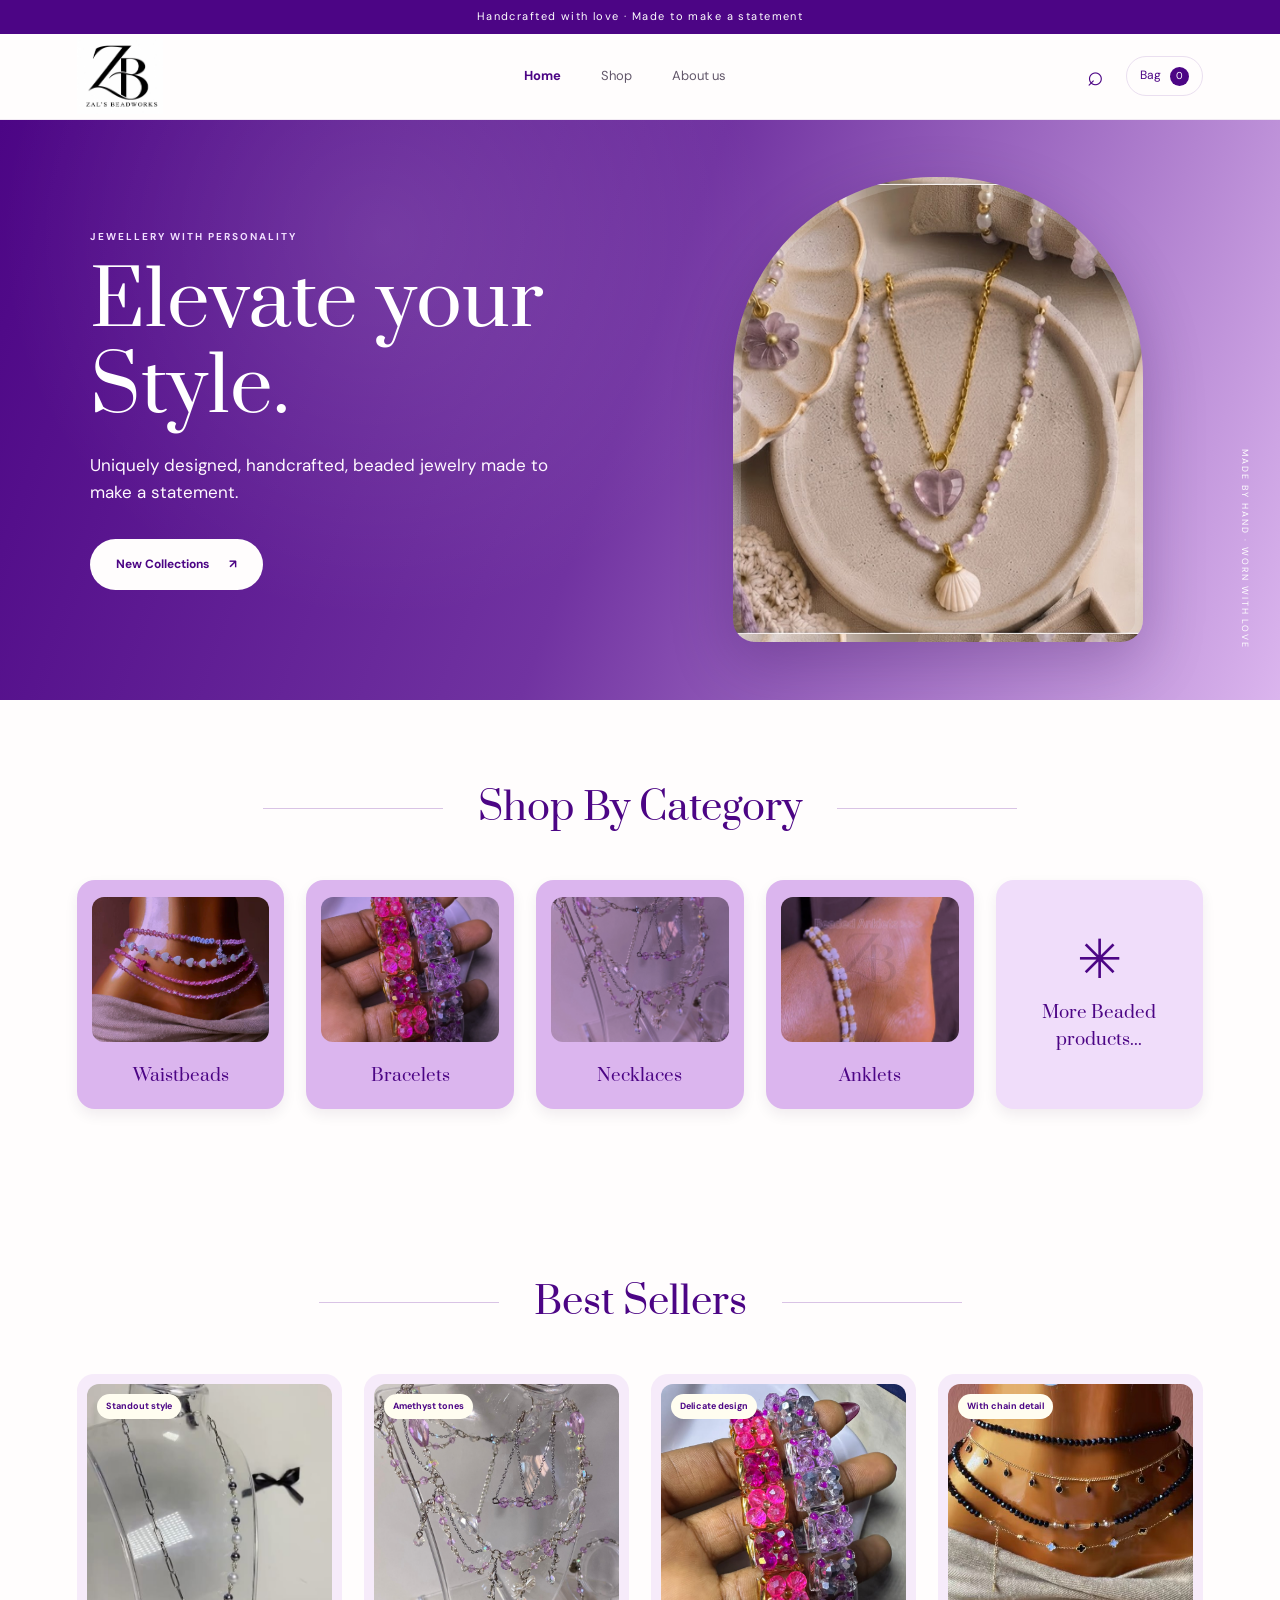
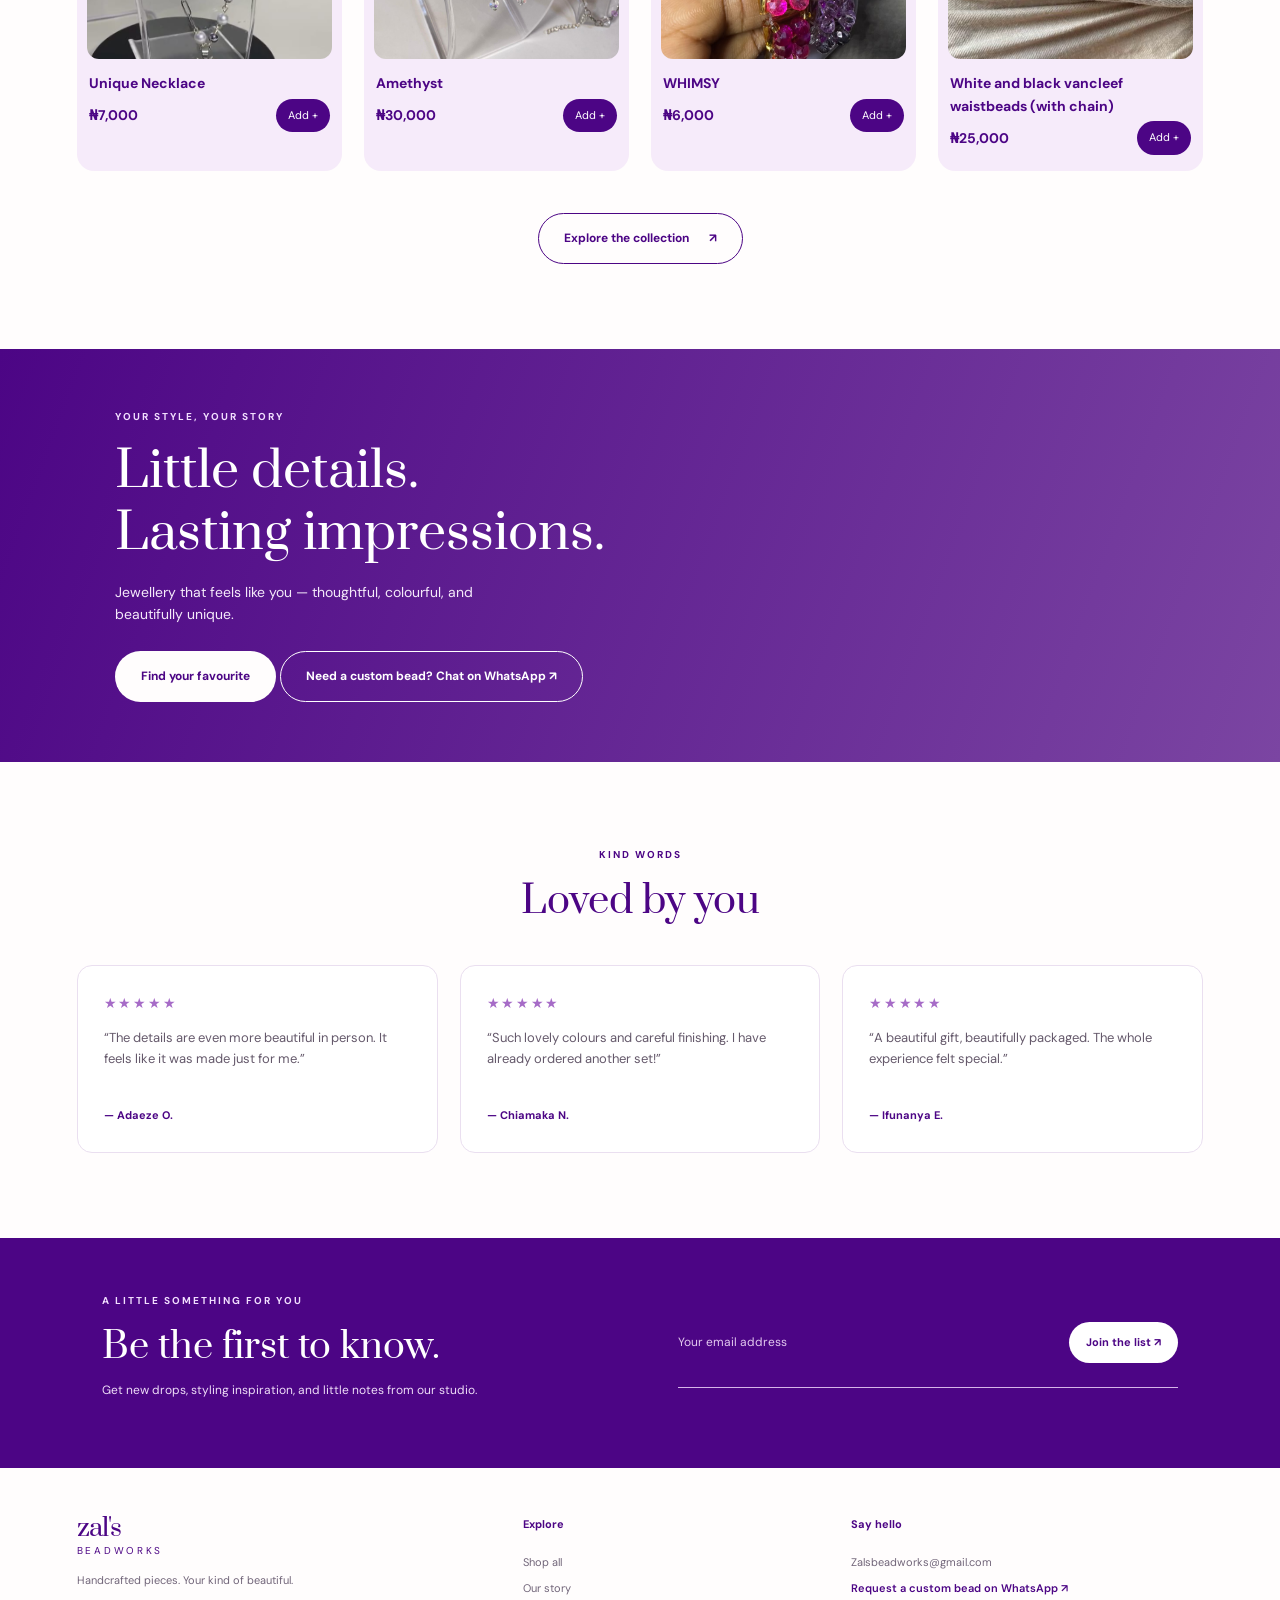
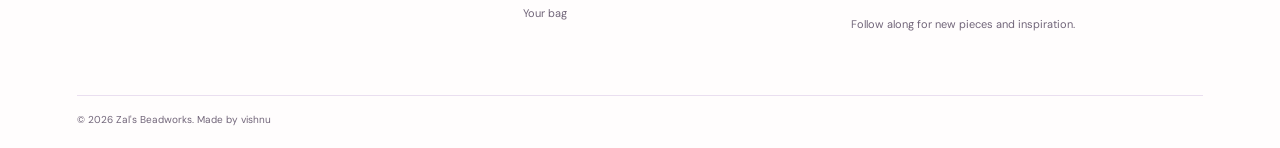
==== commit 5d69344f: "update: anklets added to category" ====
--- a/index.html
+++ b/index.html
@@ -55,17 +55,17 @@
             alt="Waist beads" />
           <h3>Waistbeads</h3>
         </a><a class="category-card" href="shop.html?category=Bracelets"><img
-            src="./public/images/store/WhatsApp Image 2026-10-30 at 15.52.33.jpeg"
+            src="./public/images/store/WhatsApp%20Image%202026-10-30%20at%2015.16.08.jpeg"
             alt="Beaded bracelets" />
           <h3>Bracelets</h3>
         </a><a class="category-card" href="shop.html?category=Necklaces"><img
-            src="./public/images/store/WhatsApp Image 2026-10-30 at 15.25.42.jpeg"
+            src="./public/images/store/WhatsApp%20Image%202026-10-30%20at%2014.44.26.jpeg"
             alt="Necklace" />
           <h3>Necklaces</h3>
         </a><a class="category-card" href="shop.html?category=Anklets"><img
-            src="./public/images/store/WhatsApp Image 2026-10-30 at 14.44.26.jpeg"
-            alt="Amethyst" />
-          <h3>Amethyst</h3>
+            src="./public/images/store/WhatsApp Image 2026-11-07 at 13.55.07.jpeg"
+            alt="Anklet" />
+          <h3>Anklets</h3>
         </a><a class="category-card category-more" href="shop.html"><span class="more-symbol">✳</span>
           <h3>More Beaded<br />products...</h3>
         </a>
